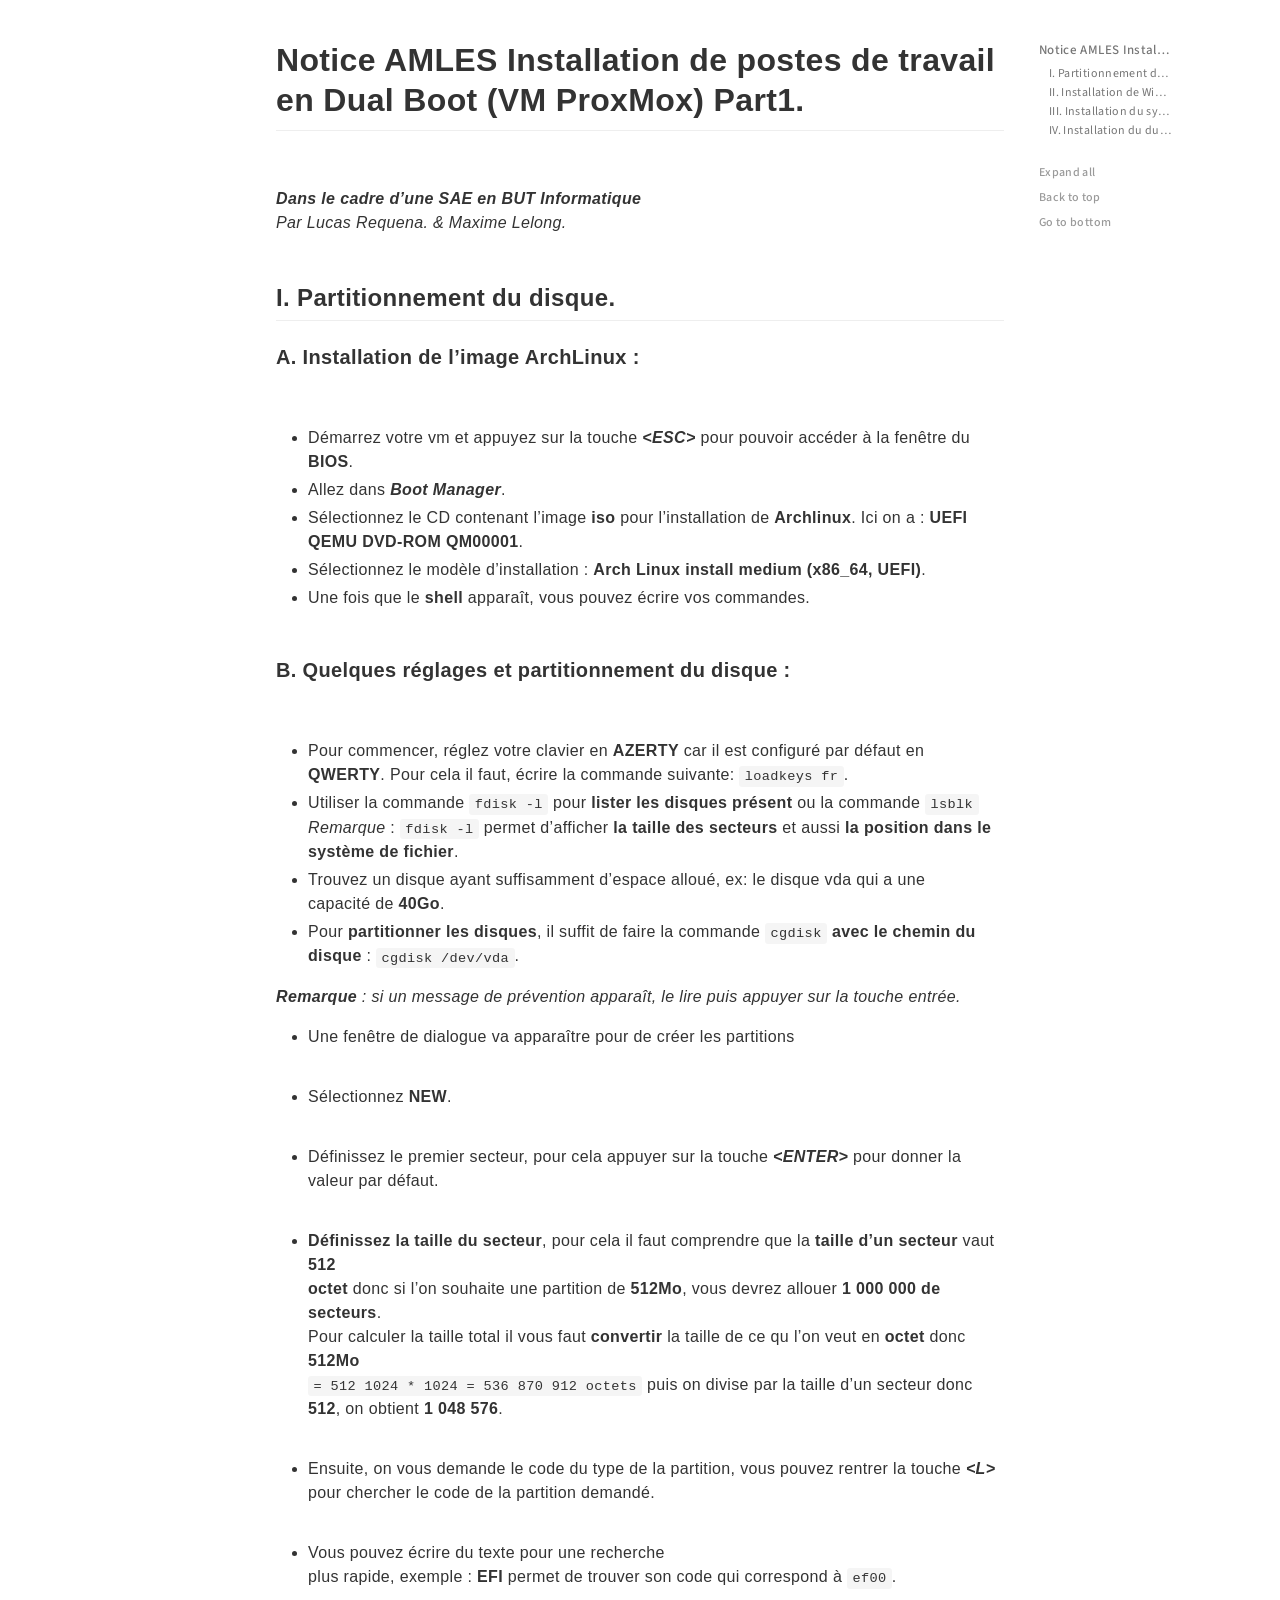
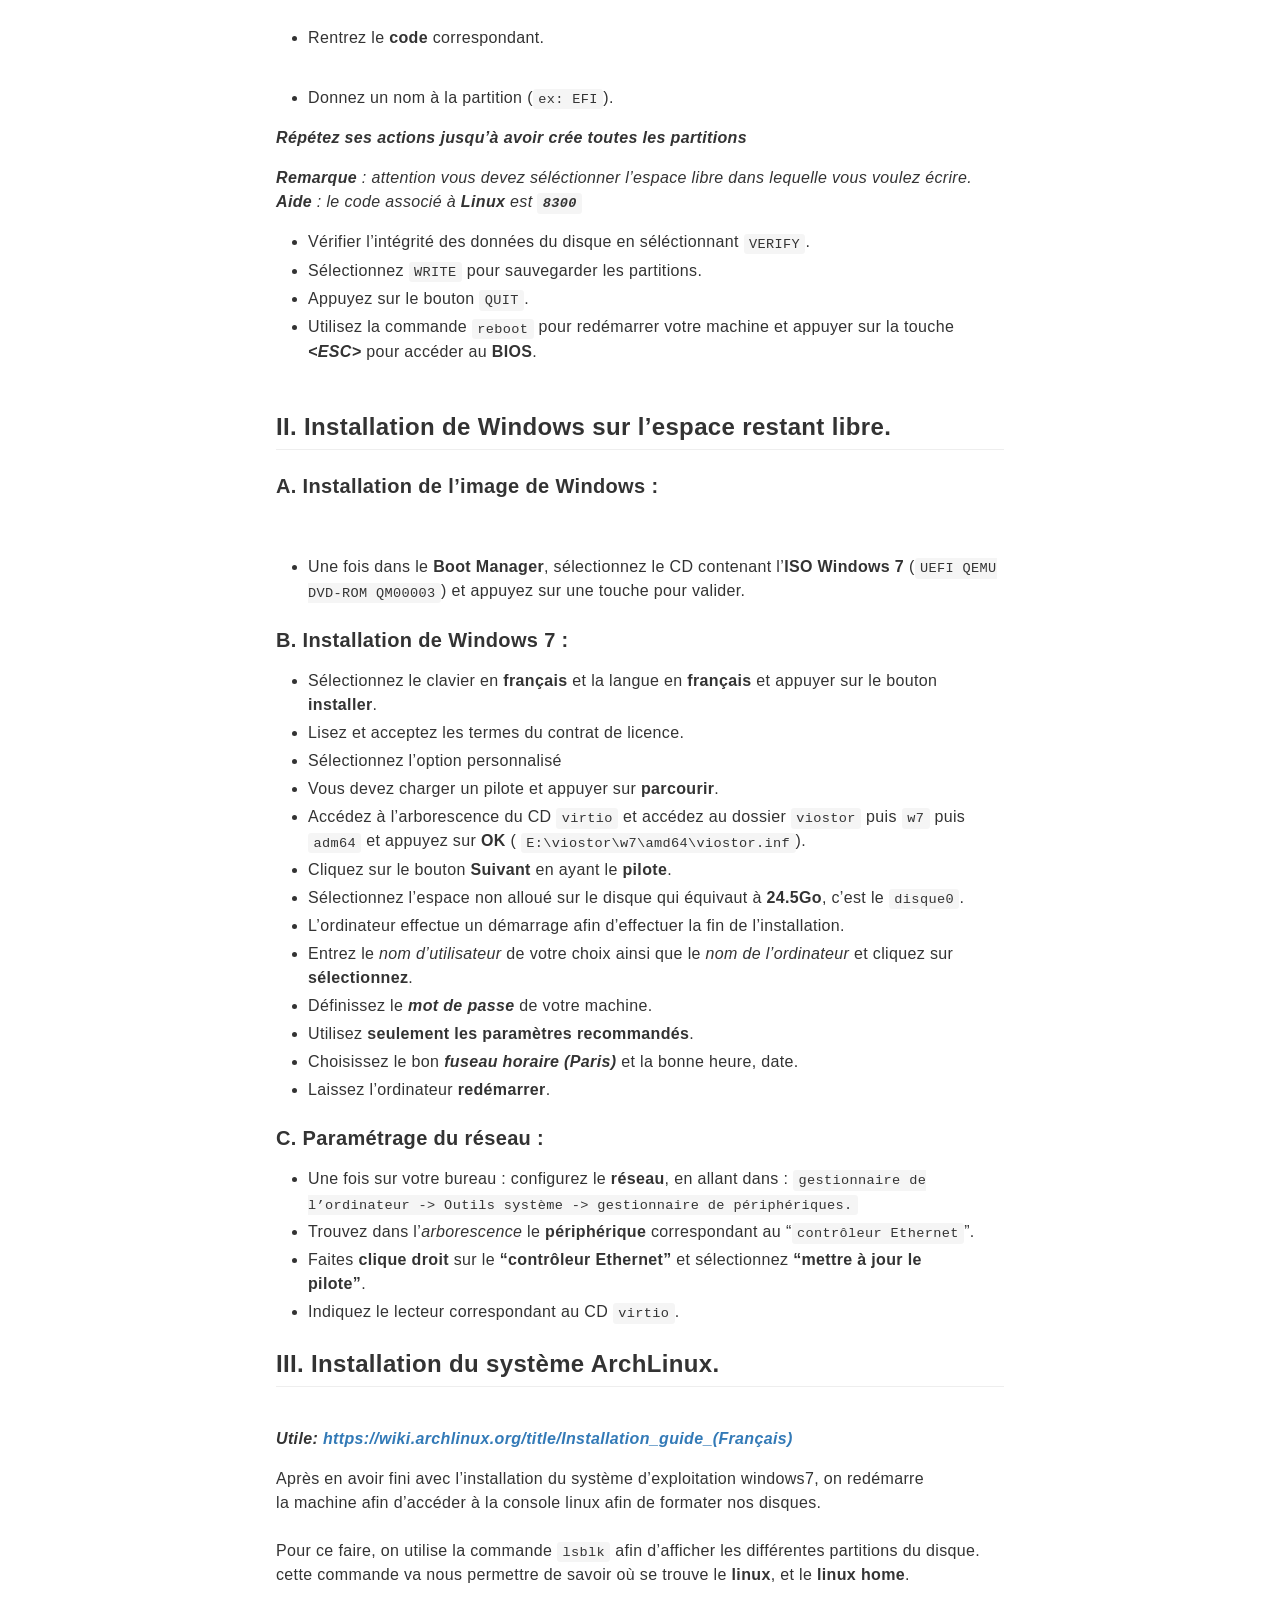
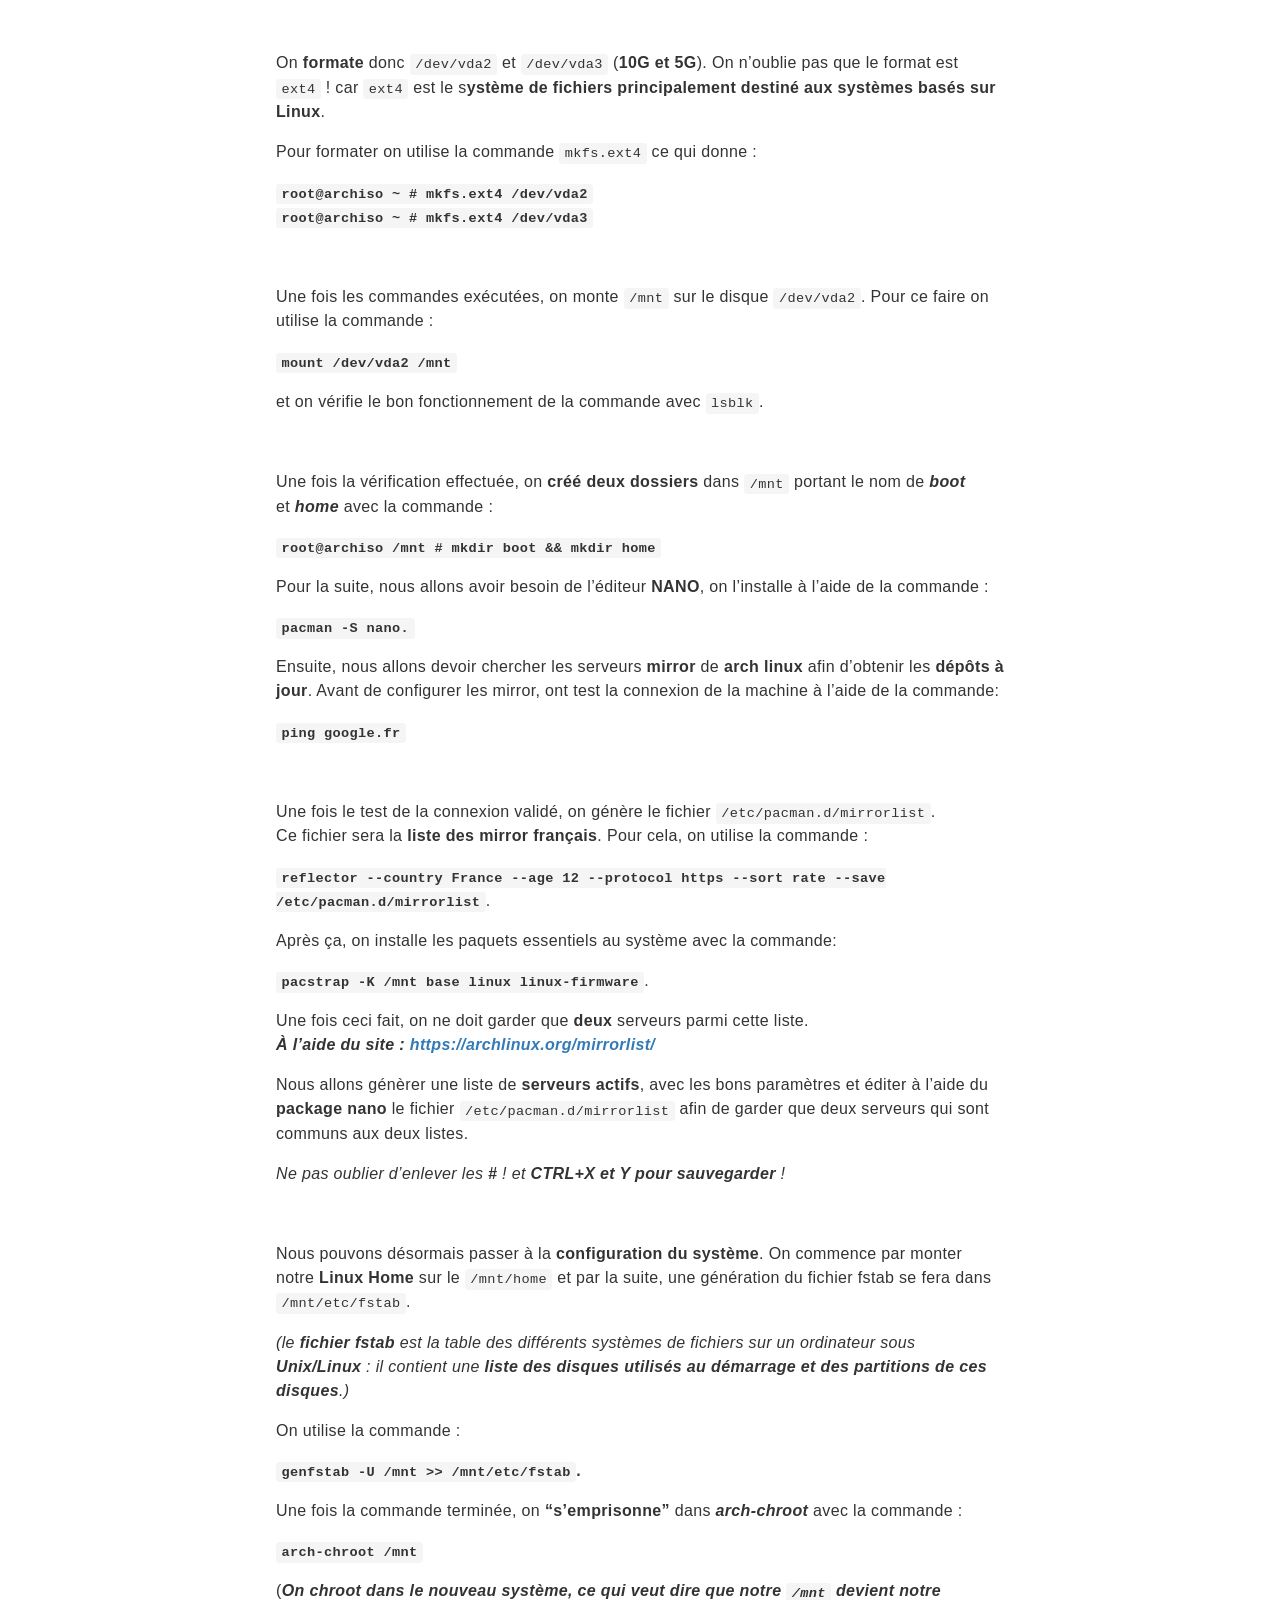
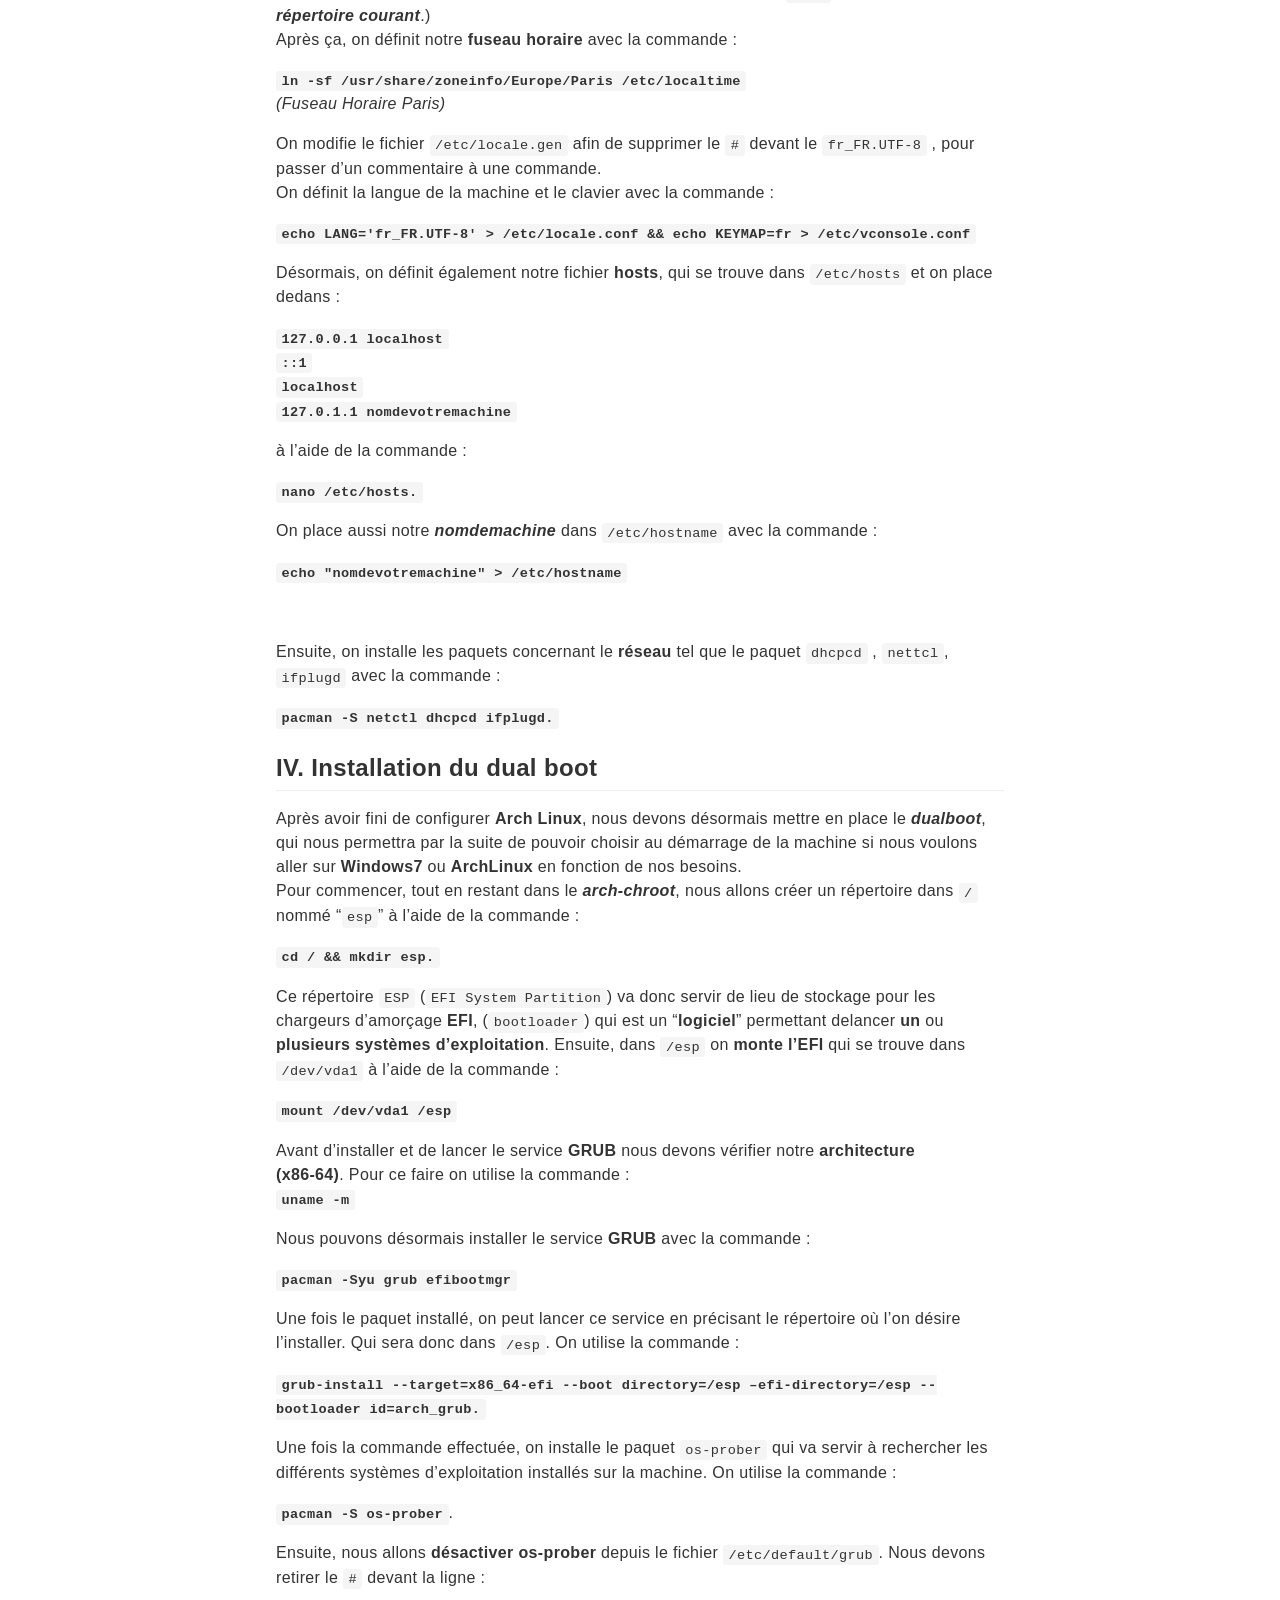
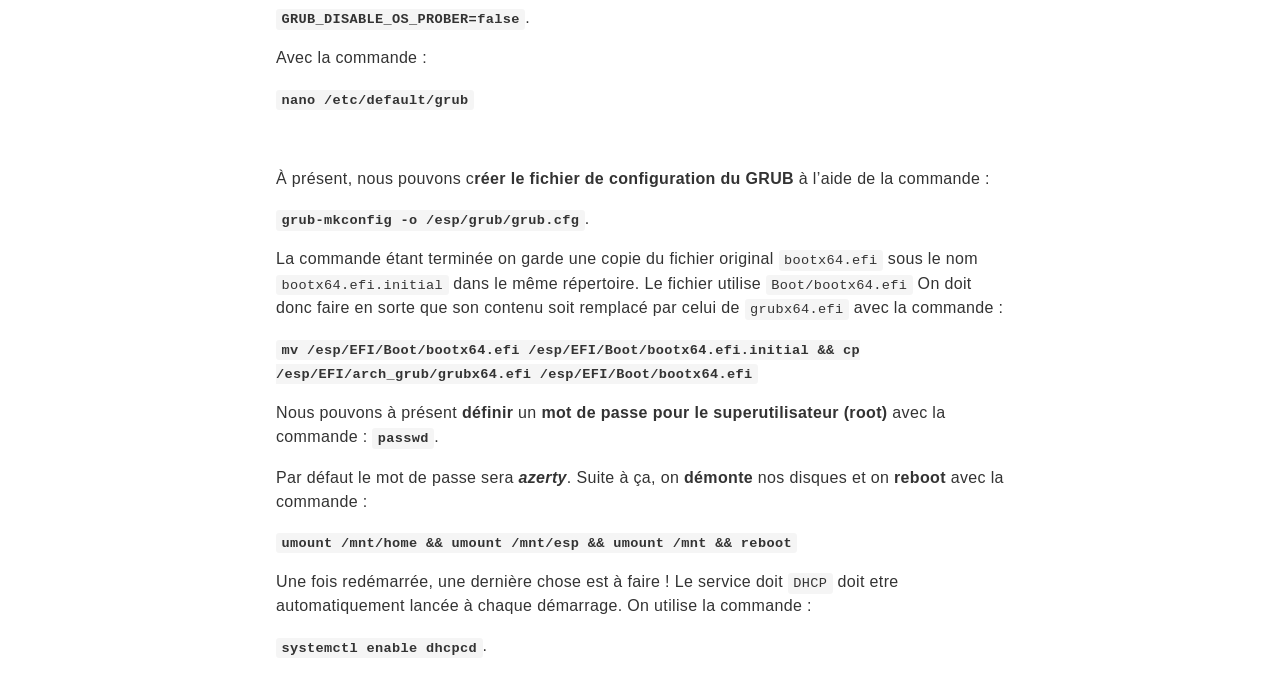
==== blog/notice_dualboot_part1.html @ e490b93b "Add files via upload ajout artcile dualboot part1" ====
<!DOCTYPE html>

<html lang="en">

<head>
    <meta charset="utf-8">
    <meta http-equiv="X-UA-Compatible" content="IE=edge">
    <meta name="viewport" content="width=device-width, initial-scale=1.0, user-scalable=no">
    <meta name="apple-mobile-web-app-capable" content="yes">
    <meta name="apple-mobile-web-app-status-bar-style" content="black">
    <meta name="mobile-web-app-capable" content="yes">
    <title>
        Notice AMLES Installation de postes de travail en dual boot. - HackMD
    </title>
    <link rel="icon" type="image/png" href="https://hackmd.io/favicon.png">
    <link rel="apple-touch-icon" href="https://hackmd.io/apple-touch-icon.png">

    <link rel="stylesheet" href="https://cdnjs.cloudflare.com/ajax/libs/twitter-bootstrap/3.3.7/css/bootstrap.min.css" integrity="sha256-916EbMg70RQy9LHiGkXzG8hSg9EdNy97GazNG/aiY1w=" crossorigin="anonymous" />
    <link rel="stylesheet" href="https://cdnjs.cloudflare.com/ajax/libs/font-awesome/4.7.0/css/font-awesome.min.css" integrity="sha256-eZrrJcwDc/3uDhsdt61sL2oOBY362qM3lon1gyExkL0=" crossorigin="anonymous" />
    <link rel="stylesheet" href="https://cdnjs.cloudflare.com/ajax/libs/ionicons/2.0.1/css/ionicons.min.css" integrity="sha256-3iu9jgsy9TpTwXKb7bNQzqWekRX7pPK+2OLj3R922fo=" crossorigin="anonymous" />
    <link rel="stylesheet" href="https://cdnjs.cloudflare.com/ajax/libs/octicons/3.5.0/octicons.min.css" integrity="sha256-QiWfLIsCT02Sdwkogf6YMiQlj4NE84MKkzEMkZnMGdg=" crossorigin="anonymous" />
    <link rel="stylesheet" href="https://cdnjs.cloudflare.com/ajax/libs/prism/1.5.1/themes/prism.min.css" integrity="sha256-vtR0hSWRc3Tb26iuN2oZHt3KRUomwTufNIf5/4oeCyg=" crossorigin="anonymous" />
    <link rel="stylesheet" href="https://cdn.jsdelivr.net/npm/@hackmd/emojify.js@2.1.0/dist/css/basic/emojify.min.css" integrity="sha256-UOrvMOsSDSrW6szVLe8ZDZezBxh5IoIfgTwdNDgTjiU=" crossorigin="anonymous" />
    <style>
        @import url(https://fonts.googleapis.com/css?family=Roboto:300,300i,400,400i,500,500i|Source+Code+Pro:300,400,500|Source+Sans+Pro:300,300i,400,400i,600,600i|Source+Serif+Pro&subset=latin-ext);.hljs{background:#fff;color:#333;display:block;overflow-x:auto;padding:.5em}.hljs-comment,.hljs-meta{color:#969896}.hljs-emphasis,.hljs-quote,.hljs-string,.hljs-strong,.hljs-template-variable,.hljs-variable{color:#df5000}.hljs-keyword,.hljs-selector-tag,.hljs-type{color:#a71d5d}.hljs-attribute,.hljs-bullet,.hljs-literal,.hljs-number,.hljs-symbol{color:#0086b3}.hljs-built_in,.hljs-builtin-name{color:#005cc5}.hljs-name,.hljs-section{color:#63a35c}.hljs-tag{color:#333}.hljs-attr,.hljs-selector-attr,.hljs-selector-class,.hljs-selector-id,.hljs-selector-pseudo,.hljs-title{color:#795da3}.hljs-addition{background-color:#eaffea;color:#55a532}.hljs-deletion{background-color:#ffecec;color:#bd2c00}.hljs-link{text-decoration:underline}.markdown-body{word-wrap:break-word;font-size:16px;line-height:1.5}.markdown-body:after,.markdown-body:before{content:"";display:table}.markdown-body:after{clear:both}.markdown-body>:first-child{margin-top:0!important}.markdown-body>:last-child{margin-bottom:0!important}.markdown-body a:not([href]){color:inherit;text-decoration:none}.markdown-body .absent{color:#c00}.markdown-body .anchor{float:left;line-height:1;margin-left:-20px;padding-right:4px}.markdown-body .anchor:focus{outline:none}.markdown-body blockquote,.markdown-body dl,.markdown-body ol,.markdown-body p,.markdown-body pre,.markdown-body table,.markdown-body ul{margin-bottom:16px;margin-top:0}.markdown-body hr{background-color:#e7e7e7;border:0;height:.25em;margin:24px 0;padding:0}.markdown-body blockquote{border-left:.25em solid #ddd;color:#777;font-size:16px;padding:0 1em}.markdown-body blockquote>:first-child{margin-top:0}.markdown-body blockquote>:last-child{margin-bottom:0}.markdown-body kbd,.popover kbd{background-color:#fcfcfc;border:1px solid;border-color:#ccc #ccc #bbb;border-radius:3px;box-shadow:inset 0 -1px 0 #bbb;color:#555;display:inline-block;font-size:11px;line-height:10px;padding:3px 5px;vertical-align:middle}.markdown-body .loweralpha{list-style-type:lower-alpha}.markdown-body h1,.markdown-body h2,.markdown-body h3,.markdown-body h4,.markdown-body h5,.markdown-body h6{font-weight:600;line-height:1.25;margin-bottom:16px;margin-top:24px}.markdown-body h1 .octicon-link,.markdown-body h2 .octicon-link,.markdown-body h3 .octicon-link,.markdown-body h4 .octicon-link,.markdown-body h5 .octicon-link,.markdown-body h6 .octicon-link{color:#000;vertical-align:middle;visibility:hidden}.markdown-body h1:hover .anchor,.markdown-body h2:hover .anchor,.markdown-body h3:hover .anchor,.markdown-body h4:hover .anchor,.markdown-body h5:hover .anchor,.markdown-body h6:hover .anchor{text-decoration:none}.markdown-body h1:hover .anchor .octicon-link,.markdown-body h2:hover .anchor .octicon-link,.markdown-body h3:hover .anchor .octicon-link,.markdown-body h4:hover .anchor .octicon-link,.markdown-body h5:hover .anchor .octicon-link,.markdown-body h6:hover .anchor .octicon-link{visibility:visible}.markdown-body h1 code,.markdown-body h1 tt,.markdown-body h2 code,.markdown-body h2 tt,.markdown-body h3 code,.markdown-body h3 tt,.markdown-body h4 code,.markdown-body h4 tt,.markdown-body h5 code,.markdown-body h5 tt,.markdown-body h6 code,.markdown-body h6 tt{font-size:inherit}.markdown-body h1{font-size:2em}.markdown-body h1,.markdown-body h2{border-bottom:1px solid #eee;padding-bottom:.3em}.markdown-body h2{font-size:1.5em}.markdown-body h3{font-size:1.25em}.markdown-body h4{font-size:1em}.markdown-body h5{font-size:.875em}.markdown-body h6{color:#777;font-size:.85em}.markdown-body ol,.markdown-body ul{padding-left:2em}.markdown-body ol.no-list,.markdown-body ul.no-list{list-style-type:none;padding:0}.markdown-body ol ol,.markdown-body ol ul,.markdown-body ul ol,.markdown-body ul ul{margin-bottom:0;margin-top:0}.markdown-body li>p{margin-top:16px}.markdown-body li+li{padding-top:.25em}.markdown-body dl{padding:0}.markdown-body dl dt{font-size:1em;font-style:italic;font-weight:700;margin-top:16px;padding:0}.markdown-body dl dd{margin-bottom:16px;padding:0 16px}.markdown-body table{display:block;overflow:auto;width:100%;word-break:normal;word-break:keep-all}.markdown-body table th{font-weight:700}.markdown-body table td,.markdown-body table th{border:1px solid #ddd;padding:6px 13px}.markdown-body table tr{background-color:#fff;border-top:1px solid #ccc}.markdown-body table tr:nth-child(2n){background-color:#f8f8f8}.markdown-body img{background-color:#fff;box-sizing:initial;max-width:100%}.markdown-body img[align=right]{padding-left:20px}.markdown-body img[align=left]{padding-right:20px}.markdown-body .emoji{background-color:initial;max-width:none;vertical-align:text-top}.markdown-body span.frame{display:block;overflow:hidden}.markdown-body span.frame>span{border:1px solid #ddd;display:block;float:left;margin:13px 0 0;overflow:hidden;padding:7px;width:auto}.markdown-body span.frame span img{display:block;float:left}.markdown-body span.frame span span{clear:both;color:#333;display:block;padding:5px 0 0}.markdown-body span.align-center{clear:both;display:block;overflow:hidden}.markdown-body span.align-center>span{display:block;margin:13px auto 0;overflow:hidden;text-align:center}.markdown-body span.align-center span img{margin:0 auto;text-align:center}.markdown-body span.align-right{clear:both;display:block;overflow:hidden}.markdown-body span.align-right>span{display:block;margin:13px 0 0;overflow:hidden;text-align:right}.markdown-body span.align-right span img{margin:0;text-align:right}.markdown-body span.float-left{display:block;float:left;margin-right:13px;overflow:hidden}.markdown-body span.float-left span{margin:13px 0 0}.markdown-body span.float-right{display:block;float:right;margin-left:13px;overflow:hidden}.markdown-body span.float-right>span{display:block;margin:13px auto 0;overflow:hidden;text-align:right}.markdown-body code,.markdown-body tt{background-color:#0000000a;border-radius:3px;font-size:85%;margin:0;padding:.2em 0}.markdown-body code:after,.markdown-body code:before,.markdown-body tt:after,.markdown-body tt:before{content:"\00a0";letter-spacing:-.2em}.markdown-body code br,.markdown-body tt br{display:none}.markdown-body del code{text-decoration:inherit}.markdown-body pre{word-wrap:normal}.markdown-body pre>code{background:#0000;border:0;font-size:100%;margin:0;padding:0;white-space:pre;word-break:normal}.markdown-body .highlight{margin-bottom:16px}.markdown-body .highlight pre{margin-bottom:0;word-break:normal}.markdown-body .highlight pre,.markdown-body pre{border-radius:3px;font-size:85%;line-height:1.45;overflow:auto}.markdown-body:not(.next-editor) pre{background-color:#f7f7f7;padding:16px}.markdown-body pre code,.markdown-body pre tt{word-wrap:normal;background-color:initial;border:0;display:inline;line-height:inherit;margin:0;max-width:auto;overflow:visible;padding:0}.markdown-body pre code:after,.markdown-body pre code:before,.markdown-body pre tt:after,.markdown-body pre tt:before{content:normal}.markdown-body .csv-data td,.markdown-body .csv-data th{font-size:12px;line-height:1;overflow:hidden;padding:5px;text-align:left;white-space:nowrap}.markdown-body .csv-data .blob-line-num{background:#fff;border:0;padding:10px 8px 9px;text-align:right}.markdown-body .csv-data tr{border-top:0}.markdown-body .csv-data th{background:#f8f8f8;border-top:0;font-weight:700}.news .alert .markdown-body blockquote{border:0;padding:0 0 0 40px}.activity-tab .news .alert .commits,.activity-tab .news .markdown-body blockquote{padding-left:0}.task-list-item{list-style-type:none}.task-list-item label{font-weight:400}.task-list-item.enabled label{cursor:pointer}.task-list-item+.task-list-item{margin-top:3px}.task-list-item-checkbox{cursor:default!important;float:left;margin:.31em 0 .2em -1.3em!important;vertical-align:middle}.markdown-body{max-width:758px;overflow:visible!important;padding-bottom:40px;padding-top:40px;position:relative}.markdown-body.next-editor{overflow-x:hidden!important}.markdown-body .emoji{vertical-align:top}.markdown-body pre{border:inherit!important}.markdown-body code{color:inherit!important}.markdown-body pre code .wrapper{display:-moz-inline-flex;display:-ms-inline-flex;display:-o-inline-flex;display:inline-flex}.markdown-body pre code .gutter{float:left;overflow:hidden;-webkit-user-select:none;user-select:none}.markdown-body pre code .gutter.linenumber{border-right:3px solid #6ce26c!important;box-sizing:initial;color:#afafaf!important;cursor:default;display:inline-block;min-width:20px;padding:0 8px 0 0;position:relative;text-align:right;z-index:4}.markdown-body pre code .gutter.linenumber>span:before{content:attr(data-linenumber)}.markdown-body pre code .code{float:left;margin:0 0 0 16px}.markdown-body .gist .line-numbers{border-bottom:none;border-left:none;border-top:none}.markdown-body .gist .line-data{border:none}.markdown-body .gist table{border-collapse:inherit!important;border-spacing:0}.markdown-body code[data-gist-id]{background:none;padding:0}.markdown-body code[data-gist-id]:after,.markdown-body code[data-gist-id]:before{content:""}.markdown-body code[data-gist-id] .blob-num{border:unset}.markdown-body code[data-gist-id] table{margin-bottom:unset;overflow:unset}.markdown-body code[data-gist-id] table tr{background:unset}.markdown-body[dir=rtl] pre{direction:ltr}.markdown-body[dir=rtl] code{direction:ltr;unicode-bidi:embed}.markdown-body .alert>p:last-child{margin-bottom:0}.markdown-body pre.abc,.markdown-body pre.flow-chart,.markdown-body pre.graphviz,.markdown-body pre.mermaid,.markdown-body pre.sequence-diagram,.markdown-body pre.vega{background-color:inherit;border-radius:0;overflow:visible;text-align:center;white-space:inherit}.markdown-body pre.abc>code,.markdown-body pre.flow-chart>code,.markdown-body pre.graphviz>code,.markdown-body pre.mermaid>code,.markdown-body pre.sequence-diagram>code,.markdown-body pre.vega>code{text-align:left}.markdown-body pre.abc>svg,.markdown-body pre.flow-chart>svg,.markdown-body pre.graphviz>svg,.markdown-body pre.mermaid>svg,.markdown-body pre.sequence-diagram>svg,.markdown-body pre.vega>svg{height:100%;max-width:100%}.markdown-body pre>code.wrap{word-wrap:break-word;white-space:pre-wrap;white-space:-moz-pre-wrap;white-space:-pre-wrap;white-space:-o-pre-wrap}.markdown-body .alert>p:last-child,.markdown-body .alert>ul:last-child{margin-bottom:0}.markdown-body summary{display:list-item}.markdown-body summary:focus{outline:none}.markdown-body details summary{cursor:pointer}.markdown-body details:not([open])>:not(summary){display:none}.markdown-body figure{margin:1em 40px}.markdown-body .mark,.markdown-body mark{background-color:#fff1a7}.vimeo,.youtube{background-color:#000;background-position:50%;background-repeat:no-repeat;background-size:contain;cursor:pointer;display:table;overflow:hidden;text-align:center}.vimeo,.youtube{position:relative;width:100%}.youtube{padding-bottom:56.25%}.vimeo img{object-fit:contain;width:100%;z-index:0}.youtube img{object-fit:cover;z-index:0}.vimeo iframe,.youtube iframe,.youtube img{height:100%;left:0;position:absolute;top:0;width:100%}.vimeo iframe,.youtube iframe{vertical-align:middle;z-index:1}.vimeo .icon,.youtube .icon{color:#fff;height:auto;left:50%;opacity:.3;position:absolute;top:50%;transform:translate(-50%,-50%);transition:opacity .2s;width:auto;z-index:0}.vimeo:hover .icon,.youtube:hover .icon{opacity:.6;transition:opacity .2s}.slideshare .inner,.speakerdeck .inner{position:relative;width:100%}.slideshare .inner iframe,.speakerdeck .inner iframe{bottom:0;height:100%;left:0;position:absolute;right:0;top:0;width:100%}.figma{display:table;padding-bottom:56.25%;position:relative;width:100%}.figma iframe{border:1px solid #eee;bottom:0;height:100%;left:0;position:absolute;right:0;top:0;width:100%}.markmap-container{height:300px}.markmap-container>svg{height:100%;width:100%}.MJX_Assistive_MathML{display:none}#MathJax_Message{z-index:1000!important}.ui-infobar{color:#777;margin:25px auto -25px;max-width:760px;position:relative;z-index:2}.toc .invisable-node{list-style-type:none}.ui-toc{bottom:20px;position:fixed;z-index:998}.ui-toc.both-mode{margin-left:8px}.ui-toc.both-mode .ui-toc-label{border-bottom-left-radius:0;border-top-left-radius:0;height:40px;padding:10px 4px}.ui-toc-label{background-color:#e6e6e6;border:none;color:#868686;transition:opacity .2s}.ui-toc .open .ui-toc-label{color:#fff;opacity:1;transition:opacity .2s}.ui-toc-label:focus{background-color:#ccc;color:#000;opacity:.3}.ui-toc-label:hover{background-color:#ccc;opacity:1;transition:opacity .2s}.ui-toc-dropdown{margin-bottom:20px;margin-top:20px;max-height:70vh;max-width:45vw;overflow:auto;padding-left:10px;padding-right:10px;text-align:inherit;width:25vw}.ui-toc-dropdown>.toc{max-height:calc(70vh - 100px);overflow:auto}.ui-toc-dropdown[dir=rtl] .nav{letter-spacing:.0029em;padding-right:0}.ui-toc-dropdown a{overflow:hidden;text-overflow:ellipsis;white-space:pre}.ui-toc-dropdown .nav>li>a{color:#767676;display:block;font-size:13px;font-weight:500;padding:4px 20px}.ui-toc-dropdown .nav>li:first-child:last-child>ul,.ui-toc-dropdown .toc.expand ul{display:block}.ui-toc-dropdown .nav>li>a:focus,.ui-toc-dropdown .nav>li>a:hover{background-color:initial;border-left:1px solid #000;color:#000;padding-left:19px;text-decoration:none}.ui-toc-dropdown[dir=rtl] .nav>li>a:focus,.ui-toc-dropdown[dir=rtl] .nav>li>a:hover{border-left:none;border-right:1px solid #000;padding-right:19px}.ui-toc-dropdown .nav>.active:focus>a,.ui-toc-dropdown .nav>.active:hover>a,.ui-toc-dropdown .nav>.active>a{background-color:initial;border-left:2px solid #000;color:#000;font-weight:700;padding-left:18px}.ui-toc-dropdown[dir=rtl] .nav>.active:focus>a,.ui-toc-dropdown[dir=rtl] .nav>.active:hover>a,.ui-toc-dropdown[dir=rtl] .nav>.active>a{border-left:none;border-right:2px solid #000;padding-right:18px}.ui-toc-dropdown .nav .nav{display:none;padding-bottom:10px}.ui-toc-dropdown .nav>.active>ul{display:block}.ui-toc-dropdown .nav .nav>li>a{font-size:12px;font-weight:400;padding-bottom:1px;padding-left:30px;padding-top:1px}.ui-toc-dropdown[dir=rtl] .nav .nav>li>a{padding-right:30px}.ui-toc-dropdown .nav .nav>li>ul>li>a{font-size:12px;font-weight:400;padding-bottom:1px;padding-left:40px;padding-top:1px}.ui-toc-dropdown[dir=rtl] .nav .nav>li>ul>li>a{padding-right:40px}.ui-toc-dropdown .nav .nav>li>a:focus,.ui-toc-dropdown .nav .nav>li>a:hover{padding-left:29px}.ui-toc-dropdown[dir=rtl] .nav .nav>li>a:focus,.ui-toc-dropdown[dir=rtl] .nav .nav>li>a:hover{padding-right:29px}.ui-toc-dropdown .nav .nav>li>ul>li>a:focus,.ui-toc-dropdown .nav .nav>li>ul>li>a:hover{padding-left:39px}.ui-toc-dropdown[dir=rtl] .nav .nav>li>ul>li>a:focus,.ui-toc-dropdown[dir=rtl] .nav .nav>li>ul>li>a:hover{padding-right:39px}.ui-toc-dropdown .nav .nav>.active:focus>a,.ui-toc-dropdown .nav .nav>.active:hover>a,.ui-toc-dropdown .nav .nav>.active>a{font-weight:500;padding-left:28px}.ui-toc-dropdown[dir=rtl] .nav .nav>.active:focus>a,.ui-toc-dropdown[dir=rtl] .nav .nav>.active:hover>a,.ui-toc-dropdown[dir=rtl] .nav .nav>.active>a{padding-right:28px}.ui-toc-dropdown .nav .nav>.active>.nav>.active:focus>a,.ui-toc-dropdown .nav .nav>.active>.nav>.active:hover>a,.ui-toc-dropdown .nav .nav>.active>.nav>.active>a{font-weight:500;padding-left:38px}.ui-toc-dropdown[dir=rtl] .nav .nav>.active>.nav>.active:focus>a,.ui-toc-dropdown[dir=rtl] .nav .nav>.active>.nav>.active:hover>a,.ui-toc-dropdown[dir=rtl] .nav .nav>.active>.nav>.active>a{padding-right:38px}.markdown-body{font-family:-apple-system,BlinkMacSystemFont,Segoe UI,Helvetica Neue,Helvetica,Roboto,Arial,sans-serif,Apple Color Emoji,Segoe UI Emoji,Segoe UI Symbol}html[lang^=ja] .markdown-body{font-family:-apple-system,BlinkMacSystemFont,Segoe UI,Helvetica Neue,Helvetica,Roboto,Arial,Hiragino Kaku Gothic Pro,ヒラギノ角ゴ Pro W3,Osaka,Meiryo,メイリオ,MS Gothic,ＭＳ ゴシック,sans-serif,Apple Color Emoji,Segoe UI Emoji,Segoe UI Symbol}html[lang=zh-tw] .markdown-body{font-family:-apple-system,BlinkMacSystemFont,Segoe UI,Helvetica Neue,Helvetica,Roboto,Arial,PingFang TC,Microsoft JhengHei,微軟正黑,sans-serif,Apple Color Emoji,Segoe UI Emoji,Segoe UI Symbol}html[lang=zh-cn] .markdown-body{font-family:-apple-system,BlinkMacSystemFont,Segoe UI,Helvetica Neue,Helvetica,Roboto,Arial,PingFang SC,Microsoft YaHei,微软雅黑,sans-serif,Apple Color Emoji,Segoe UI Emoji,Segoe UI Symbol}html .markdown-body[lang^=ja]{font-family:-apple-system,BlinkMacSystemFont,Segoe UI,Helvetica Neue,Helvetica,Roboto,Arial,Hiragino Kaku Gothic Pro,ヒラギノ角ゴ Pro W3,Osaka,Meiryo,メイリオ,MS Gothic,ＭＳ ゴシック,sans-serif,Apple Color Emoji,Segoe UI Emoji,Segoe UI Symbol}html .markdown-body[lang=zh-tw]{font-family:-apple-system,BlinkMacSystemFont,Segoe UI,Helvetica Neue,Helvetica,Roboto,Arial,PingFang TC,Microsoft JhengHei,微軟正黑,sans-serif,Apple Color Emoji,Segoe UI Emoji,Segoe UI Symbol}html .markdown-body[lang=zh-cn]{font-family:-apple-system,BlinkMacSystemFont,Segoe UI,Helvetica Neue,Helvetica,Roboto,Arial,PingFang SC,Microsoft YaHei,微软雅黑,sans-serif,Apple Color Emoji,Segoe UI Emoji,Segoe UI Symbol}html[lang^=ja] .ui-toc-dropdown{font-family:Source Sans Pro,Helvetica,Arial,Meiryo UI,MS PGothic,ＭＳ Ｐゴシック,sans-serif}html[lang=zh-tw] .ui-toc-dropdown{font-family:Source Sans Pro,Helvetica,Arial,Microsoft JhengHei UI,微軟正黑UI,sans-serif}html[lang=zh-cn] .ui-toc-dropdown{font-family:Source Sans Pro,Helvetica,Arial,Microsoft YaHei UI,微软雅黑UI,sans-serif}html .ui-toc-dropdown[lang^=ja]{font-family:Source Sans Pro,Helvetica,Arial,Meiryo UI,MS PGothic,ＭＳ Ｐゴシック,sans-serif}html .ui-toc-dropdown[lang=zh-tw]{font-family:Source Sans Pro,Helvetica,Arial,Microsoft JhengHei UI,微軟正黑UI,sans-serif}html .ui-toc-dropdown[lang=zh-cn]{font-family:Source Sans Pro,Helvetica,Arial,Microsoft YaHei UI,微软雅黑UI,sans-serif}.ui-affix-toc{max-height:70vh;max-width:15vw;overflow:auto;position:fixed;top:0}.back-to-top,.expand-toggle,.go-to-bottom{color:#999;display:block;font-size:12px;font-weight:500;margin-left:10px;margin-top:10px;padding:4px 10px}.back-to-top:focus,.back-to-top:hover,.expand-toggle:focus,.expand-toggle:hover,.go-to-bottom:focus,.go-to-bottom:hover{color:#563d7c;text-decoration:none}.back-to-top,.go-to-bottom{margin-top:0}.ui-user-icon{background-position:50%;background-repeat:no-repeat;background-size:cover;border-radius:50%;display:block;height:20px;margin-bottom:2px;margin-right:5px;margin-top:2px;width:20px}.ui-user-icon.small{display:inline-block;height:18px;margin:0 0 .2em;vertical-align:middle;width:18px}.ui-infobar>small>span{line-height:22px}.ui-infobar>small .dropdown{display:inline-block}.ui-infobar>small .dropdown a:focus,.ui-infobar>small .dropdown a:hover{text-decoration:none}.ui-more-info{color:#888;cursor:pointer;vertical-align:middle}.ui-more-info .fa{font-size:16px}.ui-connectedGithub,.ui-published-note{color:#888}.ui-connectedGithub{line-height:23px;white-space:nowrap}.ui-connectedGithub a.file-path{color:#888;padding-left:22px;text-decoration:none}.ui-connectedGithub a.file-path:active,.ui-connectedGithub a.file-path:hover{color:#888;text-decoration:underline}.ui-connectedGithub .fa{font-size:20px}.ui-published-note .fa{font-size:20px;vertical-align:top}.unselectable{-webkit-user-select:none;-o-user-select:none;user-select:none}.selectable{-webkit-user-select:text;-o-user-select:text;user-select:text}.inline-spoiler-section{cursor:pointer}.inline-spoiler-section .spoiler-text{background-color:#333;border-radius:2px}.inline-spoiler-section .spoiler-text>*{opacity:0}.inline-spoiler-section .spoiler-img{filter:blur(10px)}.inline-spoiler-section.raw{background-color:#333;border-radius:2px}.inline-spoiler-section.raw>*{opacity:0}.inline-spoiler-section.unveil{cursor:auto}.inline-spoiler-section.unveil .spoiler-text{background-color:#3333331a}.inline-spoiler-section.unveil .spoiler-text>*{opacity:1}.inline-spoiler-section.unveil .spoiler-img{filter:none}@media print{blockquote,div,img,pre,table{page-break-inside:avoid!important}a[href]:after{font-size:12px!important}}.markdown-body.slides{color:#222;position:relative;z-index:1}.markdown-body.slides:before{background-color:currentColor;bottom:0;box-shadow:0 0 0 50vw;content:"";display:block;left:0;position:absolute;right:0;top:0;z-index:-1}.markdown-body.slides section[data-markdown]{background-color:#fff;margin-bottom:1.5em;position:relative;text-align:center}.markdown-body.slides section[data-markdown] code{text-align:left}.markdown-body.slides section[data-markdown]:before{content:"";display:block;padding-bottom:56.23%}.markdown-body.slides section[data-markdown]>div:first-child{left:1em;max-height:100%;overflow:hidden;position:absolute;right:1em;top:50%;transform:translateY(-50%)}.markdown-body.slides section[data-markdown]>ul{display:inline-block}.markdown-body.slides>section>section+section:after{border:3px solid #777;content:"";height:1.5em;position:absolute;right:1em;top:-1.5em}.site-ui-font{font-family:Source Sans Pro,Helvetica,Arial,sans-serif}html[lang^=ja] .site-ui-font{font-family:Source Sans Pro,Helvetica,Arial,Hiragino Kaku Gothic Pro,ヒラギノ角ゴ Pro W3,Osaka,Meiryo,メイリオ,MS Gothic,ＭＳ ゴシック,sans-serif}html[lang=zh-tw] .site-ui-font{font-family:Source Sans Pro,Helvetica,Arial,PingFang TC,Microsoft JhengHei,微軟正黑,sans-serif}html[lang=zh-cn] .site-ui-font{font-family:Source Sans Pro,Helvetica,Arial,PingFang SC,Microsoft YaHei,微软雅黑,sans-serif}body{font-smoothing:subpixel-antialiased!important;-webkit-font-smoothing:subpixel-antialiased!important;-moz-osx-font-smoothing:auto!important;-webkit-overflow-scrolling:touch;font-family:Source Sans Pro,Helvetica,Arial,sans-serif;letter-spacing:.025em}html[lang^=ja] body{font-family:Source Sans Pro,Helvetica,Arial,Hiragino Kaku Gothic Pro,ヒラギノ角ゴ Pro W3,Osaka,Meiryo,メイリオ,MS Gothic,ＭＳ ゴシック,sans-serif}html[lang=zh-tw] body{font-family:Source Sans Pro,Helvetica,Arial,PingFang TC,Microsoft JhengHei,微軟正黑,sans-serif}html[lang=zh-cn] body{font-family:Source Sans Pro,Helvetica,Arial,PingFang SC,Microsoft YaHei,微软雅黑,sans-serif}abbr[title]{border-bottom:none;text-decoration:underline;-webkit-text-decoration:underline dotted;text-decoration:underline dotted}abbr[data-original-title],abbr[title]{cursor:help}body.modal-open{overflow-y:auto;padding-right:0!important}svg{text-shadow:none}
    </style>
    <!-- HTML5 shim and Respond.js for IE8 support of HTML5 elements and media queries -->
    <!-- WARNING: Respond.js doesn't work if you view the page via file:// -->
    <!--[if lt IE 9]>
    	<script src="https://cdnjs.cloudflare.com/ajax/libs/html5shiv/3.7.3/html5shiv.min.js" integrity="sha256-3Jy/GbSLrg0o9y5Z5n1uw0qxZECH7C6OQpVBgNFYa0g=" crossorigin="anonymous"></script>
    	<script src="https://cdnjs.cloudflare.com/ajax/libs/respond.js/1.4.2/respond.min.js" integrity="sha256-g6iAfvZp+nDQ2TdTR/VVKJf3bGro4ub5fvWSWVRi2NE=" crossorigin="anonymous"></script>
		<script src="https://cdnjs.cloudflare.com/ajax/libs/es5-shim/4.5.9/es5-shim.min.js" integrity="sha256-8E4Is26QH0bD52WoQpcB+R/tcWQtpzlCojrybUd7Mxo=" crossorigin="anonymous"></script>
    <![endif]-->
</head>

<body>
    <div id="doc" class="markdown-body container-fluid comment-enabled comment-inner" data-hard-breaks="true"><h1 id="Notice-AMLES-Installation-de-postes-de-travail-en-Dual-Boot-VM-ProxMox-Part1" data-id="Notice-AMLES-Installation-de-postes-de-travail-en-Dual-Boot-VM-ProxMox-Part1"><a class="anchor hidden-xs" href="#Notice-AMLES-Installation-de-postes-de-travail-en-Dual-Boot-VM-ProxMox-Part1" title="Notice-AMLES-Installation-de-postes-de-travail-en-Dual-Boot-VM-ProxMox-Part1"><span class="octicon octicon-link"></span></a><span>Notice AMLES Installation de postes de travail en Dual Boot (VM ProxMox) Part1.</span></h1><p><img src="https://hackmd.io/_uploads/r1RahpUxp.jpg" alt="" loading="lazy"></p><p><em><strong><span>Dans le cadre d’une SAE en BUT Informatique</span></strong></em><br>
<em><span>Par Lucas Requena. &amp; Maxime Lelong.</span></em><br>
<br></p><h2 id="I-Partitionnement-du-disque" data-id="I-Partitionnement-du-disque"><a class="anchor hidden-xs" href="#I-Partitionnement-du-disque" title="I-Partitionnement-du-disque"><span class="octicon octicon-link"></span></a><span>I. Partitionnement du disque.</span></h2><h3 id="A-Installation-de-l’image-ArchLinux-" data-id="A-Installation-de-l’image-ArchLinux-"><a class="anchor hidden-xs" href="#A-Installation-de-l’image-ArchLinux-" title="A-Installation-de-l’image-ArchLinux-"><span class="octicon octicon-link"></span></a><span>A. Installation de l’image ArchLinux :</span></h3><p><img src="https://hackmd.io/_uploads/r1LUQCIgT.png" alt="" loading="lazy"></p><ul>
<li><span>Démarrez votre vm et appuyez sur la touche </span><em><strong>&lt;ESC&gt;</strong></em><span> pour pouvoir accéder à la fenêtre du </span><strong><span>BIOS</span></strong><span>.</span></li>
<li><span>Allez dans </span><em><strong><span>Boot Manager</span></strong></em><span>.</span></li>
<li><span>Sélectionnez le CD contenant l’image </span><strong><span>iso</span></strong><span> pour l’installation de </span><strong><span>Archlinux</span></strong><span>. Ici on a : </span><strong><span>UEFI QEMU DVD-ROM QM00001</span></strong><span>.</span></li>
<li><span>Sélectionnez le modèle d’installation : </span><strong><span>Arch Linux install medium (x86_64, UEFI)</span></strong><span>.</span></li>
<li><span>Une fois que le </span><strong><span>shell</span></strong><span> apparaît, vous pouvez écrire vos commandes.</span><br>
<br></li>
</ul><h3 id="B-Quelques-réglages-et-partitionnement-du-disque-" data-id="B-Quelques-réglages-et-partitionnement-du-disque-"><a class="anchor hidden-xs" href="#B-Quelques-réglages-et-partitionnement-du-disque-" title="B-Quelques-réglages-et-partitionnement-du-disque-"><span class="octicon octicon-link"></span></a><span>B. Quelques réglages et partitionnement du disque :</span></h3><p><img src="https://hackmd.io/_uploads/SydymA8l6.jpg" alt="" loading="lazy"></p><ul>
<li><span>Pour commencer, réglez votre clavier en </span><strong><span>AZERTY</span></strong><span> car il est configuré par défaut en</span><br>
<strong><span>QWERTY</span></strong><span>. Pour cela il faut, écrire la commande suivante: </span><code>loadkeys fr</code><span>.</span></li>
<li><span>Utiliser la commande </span><code>fdisk -l</code><span> pour </span><strong><span>lister les disques présent</span></strong><span> ou la commande </span><code>lsblk</code><span> </span><br><span> </span><em><span>Remarque</span></em><span> : </span><code>fdisk -l</code><span> permet d’afficher </span><strong><span>la taille des secteurs</span></strong><span> et aussi </span><strong><span>la position dans le</span><br>
<span>système de fichier</span></strong><span>.</span></li>
<li><span>Trouvez un disque ayant suffisamment d’espace alloué, ex: le disque vda qui a une</span><br>
<span>capacité de </span><strong><span>40Go</span></strong><span>.</span></li>
<li><span>Pour </span><strong><span>partitionner les disques</span></strong><span>, il suffit de faire la commande </span><code>cgdisk</code><span> </span><strong><span>avec le chemin du</span><br>
<span>disque</span></strong><span> : </span><code>cgdisk /dev/vda</code><span>.</span></li>
</ul><p><em><strong><span>Remarque</span></strong><span> : si un message de prévention apparaît, le lire puis appuyer sur la touche entrée.</span></em></p><ul>
<li>
<p><span>Une fenêtre de dialogue va apparaître pour de créer les partitions</span></p>
</li>
<li>
<p><span>Sélectionnez </span><strong><span>NEW</span></strong><span>.</span></p>
</li>
<li>
<p><span>Définissez le premier secteur, pour cela appuyer sur la touche </span><em><strong>&lt;ENTER&gt;</strong></em><span> pour donner la valeur par défaut.</span></p>
</li>
<li>
<p><strong><span>Définissez la taille du secteur</span></strong><span>, pour cela il faut comprendre que la </span><strong><span>taille d’un secteur</span></strong><span> vaut </span><strong><span>512</span><br>
<span>octet</span></strong><span> donc si l’on souhaite une partition de </span><strong><span>512Mo</span></strong><span>, vous devrez allouer </span><strong><span>1 000 000 de secteurs</span></strong><span>.</span><br>
<span>Pour calculer la taille total il vous faut </span><strong><span>convertir</span></strong><span> la taille de ce qu l’on veut en </span><strong><span>octet</span></strong><span> donc </span><strong><span>512Mo</span></strong><br>
<code>= 512 1024 * 1024 = 536 870 912 octets</code><span> puis on divise par la taille d’un secteur donc </span><strong><span>512</span></strong><span>, on obtient </span><strong><span>1 048 576</span></strong><span>.</span></p>
</li>
<li>
<p><span>Ensuite, on vous demande le code du type de la partition, vous pouvez rentrer la touche </span><em><strong>&lt;L&gt;</strong></em><br>
<span>pour chercher le code de la partition demandé.</span></p>
</li>
<li>
<p><span>Vous pouvez écrire du texte pour une recherche</span><br>
<span>plus rapide, exemple : </span><strong><span>EFI</span></strong><span> permet de trouver son code qui correspond à </span><code>ef00</code><span>.</span></p>
</li>
<li>
<p><span>Rentrez le </span><strong><span>code</span></strong><span> correspondant.</span></p>
</li>
<li>
<p><span>Donnez un nom à la partition (</span><code>ex: EFI</code><span>).</span></p>
</li>
</ul><p><em><strong><span>Répétez ses actions jusqu’à avoir crée toutes les partitions</span></strong></em></p><p><em><strong><span>Remarque</span></strong><span> : attention vous devez séléctionner l’espace libre dans lequelle vous voulez écrire.</span><br>
<strong><span>Aide</span></strong><span> : le code associé à </span><strong><span>Linux</span></strong><span> est </span><strong><code>8300</code></strong></em></p><ul>
<li><span>Vérifier l’intégrité des données du disque en séléctionnant </span><code>VERIFY</code><span>.</span></li>
<li><span>Sélectionnez </span><code>WRITE</code><span> pour sauvegarder les partitions.</span></li>
<li><span>Appuyez sur le bouton </span><code>QUIT</code><span>.</span></li>
<li><span>Utilisez la commande </span><code>reboot</code><span> pour redémarrer votre machine et appuyer sur la touche </span><em><strong>&lt;ESC&gt;</strong></em><span> pour accéder au </span><strong><span>BIOS</span></strong><span>.</span><br>
<br></li>
</ul><h2 id="II-Installation-de-Windows-sur-l’espace-restant-libre" data-id="II-Installation-de-Windows-sur-l’espace-restant-libre"><a class="anchor hidden-xs" href="#II-Installation-de-Windows-sur-l’espace-restant-libre" title="II-Installation-de-Windows-sur-l’espace-restant-libre"><span class="octicon octicon-link"></span></a><span>II. Installation de Windows sur l’espace restant libre.</span></h2><h3 id="A-Installation-de-l’image-de-Windows-" data-id="A-Installation-de-l’image-de-Windows-"><a class="anchor hidden-xs" href="#A-Installation-de-l’image-de-Windows-" title="A-Installation-de-l’image-de-Windows-"><span class="octicon octicon-link"></span></a><span>A. Installation de l’image de Windows :</span></h3><p><img src="https://hackmd.io/_uploads/rJTqXCUlp.png" alt="" loading="lazy"></p><ul>
<li><span>Une fois dans le </span><strong><span>Boot Manager</span></strong><span>, sélectionnez le CD contenant l’</span><strong><span>ISO Windows 7</span></strong><span> (</span><code>UEFI QEMU DVD-ROM QM00003</code><span>) et appuyez sur une touche pour valider.</span></li>
</ul><h3 id="B-Installation-de-Windows-7-" data-id="B-Installation-de-Windows-7-"><a class="anchor hidden-xs" href="#B-Installation-de-Windows-7-" title="B-Installation-de-Windows-7-"><span class="octicon octicon-link"></span></a><span>B. Installation de Windows 7 :</span></h3><ul>
<li><span>Sélectionnez le clavier en </span><strong><span>français</span></strong><span> et la langue en </span><strong><span>français</span></strong><span> et appuyer sur le bouton</span><br>
<strong><span>installer</span></strong><span>.</span></li>
<li><span>Lisez et acceptez les termes du contrat de licence.</span></li>
<li><span>Sélectionnez l’option personnalisé</span></li>
<li><span>Vous devez charger un pilote et appuyer sur </span><strong><span>parcourir</span></strong><span>.</span></li>
<li><span>Accédez à l’arborescence du CD </span><code>virtio</code><span> et accédez au dossier </span><code>viostor</code><span> puis </span><code>w7</code><span> puis</span><br>
<code>adm64</code><span> et appuyez sur </span><strong><span>OK</span></strong><span> ( </span><code>E:\viostor\w7\amd64\viostor.inf</code><span>).</span></li>
<li><span>Cliquez sur le bouton </span><strong><span>Suivant</span></strong><span> en ayant le </span><strong><span>pilote</span></strong><span>.</span></li>
<li><span>Sélectionnez l’espace non alloué sur le disque qui équivaut à </span><strong><span>24.5Go</span></strong><span>, c’est le </span><code>disque0</code><span>.</span></li>
<li><span>L’ordinateur effectue un démarrage afin d’effectuer la fin de l’installation.</span></li>
<li><span>Entrez le </span><em><span>nom d’utilisateur</span></em><span> de votre choix ainsi que le </span><em><span>nom de l’ordinateur</span></em><span> et cliquez sur</span><br>
<strong><span>sélectionnez</span></strong><span>.</span></li>
<li><span>Définissez le </span><em><strong><span>mot de passe</span></strong></em><span> de votre machine.</span></li>
<li><span>Utilisez </span><strong><span>seulement les paramètres recommandés</span></strong><span>.</span></li>
<li><span>Choisissez le bon </span><em><strong><span>fuseau horaire (Paris)</span></strong></em><span> et la bonne heure, date.</span></li>
<li><span>Laissez l’ordinateur </span><strong><span>redémarrer</span></strong><span>.</span></li>
</ul><h3 id="C-Paramétrage-du-réseau-" data-id="C-Paramétrage-du-réseau-"><a class="anchor hidden-xs" href="#C-Paramétrage-du-réseau-" title="C-Paramétrage-du-réseau-"><span class="octicon octicon-link"></span></a><span>C. Paramétrage du réseau :</span></h3><ul>
<li><span>Une fois sur votre bureau : configurez le </span><strong><span>réseau</span></strong><span>, en allant dans : </span><code>gestionnaire de l’ordinateur -&gt; Outils système -&gt; gestionnaire de périphériques.</code></li>
<li><span>Trouvez dans l’</span><em><span>arborescence</span></em><span> le </span><strong><span>périphérique</span></strong><span> correspondant au “</span><code>contrôleur Ethernet</code><span>”.</span></li>
<li><span>Faites </span><strong><span>clique droit</span></strong><span> sur le </span><strong><span>“contrôleur Ethernet”</span></strong><span> et sélectionnez </span><strong><span>“mettre à jour le</span><br>
<span>pilote”</span></strong><span>.</span></li>
<li><span>Indiquez le lecteur correspondant au CD </span><code>virtio</code><span>.</span></li>
</ul><h2 id="III-Installation-du-système-ArchLinux" data-id="III-Installation-du-système-ArchLinux"><a class="anchor hidden-xs" href="#III-Installation-du-système-ArchLinux" title="III-Installation-du-système-ArchLinux"><span class="octicon octicon-link"></span></a><span>III. Installation du système ArchLinux.</span></h2><p><img src="https://hackmd.io/_uploads/r1LUQCIgT.png" alt="" loading="lazy"><br>
<em><strong><span>Utile: </span><a href="https://wiki.archlinux.org/title/Installation_guide_(Fran%C3%A7ais)" target="_blank" rel="noopener"><span>https://wiki.archlinux.org/title/Installation_guide_(Français)</span></a></strong></em></p><p><span>Après en avoir fini avec l’installation du système d’exploitation windows7, on redémarre</span><br>
<span>la machine afin d’accéder à la console linux afin de formater nos disques.</span><br><br>
<span>Pour ce faire, on utilise la commande </span><code>lsblk</code><span> afin d’afficher les différentes partitions du disque. cette commande va nous permettre de savoir où se trouve le </span><strong><span>linux</span></strong><span>, et le </span><strong><span>linux home</span></strong><span>.</span><br><br>
<img src="https://hackmd.io/_uploads/r1L6JHPgp.png" alt="" loading="lazy"></p><p><span>On </span><strong><span>formate</span></strong><span> donc </span><code>/dev/vda2</code><span> et </span><code>/dev/vda3</code><span> (</span><strong><span>10G et 5G</span></strong><span>). On n’oublie pas que le format est </span><code>ext4</code><span> ! car </span><code>ext4</code><span> est le s</span><strong><span>ystème de fichiers principalement destiné aux systèmes basés sur</span><br>
<span>Linux</span></strong><span>.</span></p><p><span>Pour formater on utilise la commande </span><code>mkfs.ext4</code><span> ce qui donne :</span></p><p><strong><code>root@archiso ~ # mkfs.ext4 /dev/vda2</code></strong><br>
<strong><code>root@archiso ~ # mkfs.ext4 /dev/vda3</code></strong></p><p><img src="https://hackmd.io/_uploads/BJL_yrDeT.png" alt="" loading="lazy"></p><p><span>Une fois les commandes exécutées, on monte </span><code>/mnt</code><span> sur le disque </span><code>/dev/vda2</code><span>. Pour ce faire on utilise la commande :</span></p><p><strong><code>mount /dev/vda2 /mnt</code></strong></p><p><span>et on vérifie le bon fonctionnement de la commande avec </span><code>lsblk</code><span>.</span></p><p><img src="https://hackmd.io/_uploads/BkIhlrPgp.png" alt="" loading="lazy"></p><p><span>Une fois la vérification effectuée, on </span><strong><span>créé deux dossiers</span></strong><span> dans </span><code>/mnt</code><span> portant le nom de </span><em><strong><span>boot</span></strong></em><br>
<span>et </span><em><strong><span>home</span></strong></em><span> avec la commande :</span></p><p><strong><code>root@archiso /mnt # mkdir boot &amp;&amp; mkdir home</code></strong></p><p><span>Pour la suite, nous allons avoir besoin de l’éditeur </span><strong><span>NANO</span></strong><span>, on l’installe à l’aide de la commande :</span></p><p><strong><code>pacman -S nano.</code></strong></p><p><span>Ensuite, nous allons devoir chercher les serveurs </span><strong><span>mirror</span></strong><span> de </span><strong><span>arch linux</span></strong><span> afin d’obtenir les </span><strong><span>dépôts à jour</span></strong><span>. Avant de configurer les mirror, ont test la connexion de la machine à l’aide de la commande:</span></p><p><strong><code>ping google.fr</code></strong></p><p><img src="https://hackmd.io/_uploads/Hytc1rwx6.png" alt="" loading="lazy"></p><p><span>Une fois le test de la connexion validé, on génère le fichier </span><code>/etc/pacman.d/mirrorlist</code><span>.</span><br>
<span>Ce fichier sera la </span><strong><span>liste des mirror français</span></strong><span>. Pour cela, on utilise la commande :</span></p><p><strong><code>reflector --country France --age 12 --protocol https --sort rate --save /etc/pacman.d/mirrorlist</code></strong><span>.</span></p><p><span>Après ça, on installe les paquets essentiels au système avec la commande:</span></p><p><strong><code>pacstrap -K /mnt base linux linux-firmware</code></strong><span>.</span></p><p><span>Une fois ceci fait, on ne doit garder que </span><strong><span>deux</span></strong><span> serveurs parmi cette liste.</span><br>
<em><strong><span>À l’aide du site : </span><a href="https://archlinux.org/mirrorlist/" target="_blank" rel="noopener"><span>https://archlinux.org/mirrorlist/</span></a></strong></em></p><p><span>Nous allons génèrer une liste de </span><strong><span>serveurs actifs</span></strong><span>, avec les bons paramètres et éditer à l’aide du </span><strong><span>package nano</span></strong><span> le fichier </span><code>/etc/pacman.d/mirrorlist</code><span> afin de garder que deux serveurs qui sont communs aux deux listes.</span></p><p><em><span>Ne pas oublier d’enlever les </span><strong><span>#</span></strong><span> ! et </span><strong><span>CTRL+X et Y pour sauvegarder</span></strong><span> !</span></em></p><p><img src="https://hackmd.io/_uploads/r10dXHwx6.png" alt="" loading="lazy"></p><p><span>Nous pouvons désormais passer à la </span><strong><span>configuration du système</span></strong><span>. On commence par monter notre </span><strong><span>Linux Home</span></strong><span> sur le </span><code>/mnt/home</code><span> et par la suite, une génération du fichier fstab se fera dans </span><code>/mnt/etc/fstab</code><span>.</span></p><p><em><span>(le </span><strong><span>fichier fstab</span></strong><span> est la table des différents systèmes de fichiers sur un ordinateur sous </span><strong><span>Unix/Linux</span></strong><span> : il contient une </span><strong><span>liste des disques utilisés au démarrage et des partitions de ces disques</span></strong><span>.)</span></em></p><p><span>On utilise la commande :</span></p><p><strong><code>genfstab -U /mnt &gt;&gt; /mnt/etc/fstab</code><span>.</span></strong></p><p><span>Une fois la commande terminée, on </span><strong><span>“s’emprisonne”</span></strong><span> dans </span><em><strong><span>arch-chroot</span></strong></em><span> avec la commande :</span></p><p><strong><code>arch-chroot /mnt</code></strong></p><p><span>(</span><em><strong><span>On chroot dans le nouveau système, ce qui veut dire que notre </span><code>/mnt</code><span> devient notre répertoire courant</span></strong></em><span>.)</span><br>
<span>Après ça, on définit notre </span><strong><span>fuseau horaire</span></strong><span> avec la commande :</span></p><p><strong><code>ln -sf /usr/share/zoneinfo/Europe/Paris /etc/localtime</code></strong><br>
<em><span>(Fuseau Horaire Paris)</span></em></p><p><span>On modifie le fichier </span><code>/etc/locale.gen</code><span> afin de supprimer le </span><code>#</code><span> devant le </span><code>fr_FR.UTF-8</code><span> , pour passer d’un commentaire à une commande.</span><br>
<span>On définit la langue de la machine et le clavier avec la commande :</span></p><p><strong><code>echo LANG='fr_FR.UTF-8' &gt; /etc/locale.conf &amp;&amp; echo KEYMAP=fr &gt; /etc/vconsole.conf</code></strong></p><p><span>Désormais, on définit également notre fichier </span><strong><span>hosts</span></strong><span>, qui se trouve dans </span><code>/etc/hosts</code><span> et on place dedans :</span></p><p><strong><code>127.0.0.1 localhost</code></strong><br>
<strong><code>::1</code></strong><br>
<strong><code>localhost</code></strong><br>
<strong><code>127.0.1.1 nomdevotremachine</code></strong></p><p><span>à l’aide de la commande :</span></p><p><strong><code>nano /etc/hosts.</code></strong></p><p><span>On place aussi notre </span><em><strong><span>nomdemachine</span></strong></em><span> dans </span><code>/etc/hostname</code><span> avec la commande :</span></p><p><strong><code>echo "nomdevotremachine" &gt; /etc/hostname</code></strong></p><p><img src="https://hackmd.io/_uploads/SJURHrveT.png" alt="" loading="lazy"></p><p><span>Ensuite, on installe les paquets concernant le </span><strong><span>réseau</span></strong><span> tel que le paquet </span><code>dhcpcd</code><span> , </span><code>nettcl</code><span>, </span><code>ifplugd</code><span> avec la commande :</span></p><p><strong><code>pacman -S netctl dhcpcd ifplugd.</code></strong></p><h2 id="IV-Installation-du-dual-boot" data-id="IV-Installation-du-dual-boot"><a class="anchor hidden-xs" href="#IV-Installation-du-dual-boot" title="IV-Installation-du-dual-boot"><span class="octicon octicon-link"></span></a><span>IV. Installation du dual boot</span></h2><p><span>Après avoir fini de configurer </span><strong><span>Arch Linux</span></strong><span>, nous devons désormais mettre en place le </span><em><strong><span>dualboot</span></strong></em><span>, qui nous permettra par la suite de pouvoir choisir au démarrage de la machine si nous voulons aller sur </span><strong><span>Windows7</span></strong><span> ou </span><strong><span>ArchLinux</span></strong><span> en fonction de nos besoins.</span><br>
<span>Pour commencer, tout en restant dans le </span><em><strong><span>arch-chroot</span></strong></em><span>, nous allons créer un répertoire dans </span><code>/</code><span> nommé “</span><code>esp</code><span>” à l’aide de la commande :</span></p><p><strong><code>cd / &amp;&amp; mkdir esp.</code></strong></p><p><span>Ce répertoire </span><code>ESP</code><span> (</span><code>EFI System Partition</code><span>) va donc servir de lieu de stockage pour les chargeurs d’amorçage </span><strong><span>EFI</span></strong><span>, (</span><code>bootloader</code><span>) qui est un “</span><strong><span>logiciel</span></strong><span>” permettant delancer </span><strong><span>un</span></strong><span> ou </span><strong><span>plusieurs</span></strong><span> </span><strong><span>systèmes d’exploitation</span></strong><span>. Ensuite, dans </span><code>/esp</code><span> on </span><strong><span>monte l’EFI</span></strong><span> qui se trouve dans </span><code>/dev/vda1</code><span> à l’aide de la commande :</span></p><p><strong><code>mount /dev/vda1 /esp</code></strong></p><p><span>Avant d’installer et de lancer le service </span><strong><span>GRUB</span></strong><span> nous devons vérifier notre </span><strong><span>architecture</span><br>
<span>(x86-64)</span></strong><span>. Pour ce faire on utilise la commande :</span><br>
<strong><code>uname -m</code></strong></p><p><span>Nous pouvons désormais installer le service </span><strong><span>GRUB</span></strong><span> avec la commande :</span></p><p><strong><code>pacman -Syu grub efibootmgr</code></strong></p><p><span>Une fois le paquet installé, on peut lancer ce service en précisant le répertoire où l’on désire l’installer. Qui sera donc dans </span><code>/esp</code><span>. On utilise la commande :</span></p><p><strong><code>grub-install --target=x86_64-efi --boot directory=/esp –efi-directory=/esp --bootloader id=arch_grub.</code></strong></p><p><span>Une fois la commande effectuée, on installe le paquet </span><code>os-prober</code><span> qui va servir à rechercher les différents systèmes d’exploitation installés sur la machine. On utilise la commande :</span></p><p><strong><code>pacman -S os-prober</code></strong><span>.</span></p><p><span>Ensuite, nous allons </span><strong><span>désactiver os-prober</span></strong><span> depuis le fichier </span><code>/etc/default/grub</code><span>. Nous devons retirer le </span><code>#</code><span> devant la ligne :</span></p><p><strong><code>GRUB_DISABLE_OS_PROBER=false</code></strong><span>.</span></p><p><span>Avec la commande :</span></p><p><strong><code>nano /etc/default/grub</code></strong></p><p><img src="https://hackmd.io/_uploads/H1LW_SPxa.png" alt="" loading="lazy"></p><p><span>À présent, nous pouvons c</span><strong><span>réer le fichier de configuration du GRUB</span></strong><span> à l’aide de la commande :</span></p><p><strong><code>grub-mkconfig -o /esp/grub/grub.cfg</code></strong><span>.</span></p><p><span>La commande étant terminée on garde une copie du fichier original </span><code>bootx64.efi</code><span> sous le nom </span><code>bootx64.efi.initial</code><span> dans le même répertoire. Le fichier utilise </span><code>Boot/bootx64.efi</code><span> On doit donc faire en sorte que son contenu soit remplacé par celui de </span><code>grubx64.efi</code><span> avec la commande :</span></p><p><strong><code>mv /esp/EFI/Boot/bootx64.efi /esp/EFI/Boot/bootx64.efi.initial &amp;&amp; cp /esp/EFI/arch_grub/grubx64.efi /esp/EFI/Boot/bootx64.efi</code></strong></p><p><span>Nous pouvons à présent </span><strong><span>définir</span></strong><span> un </span><strong><span>mot de passe pour le superutilisateur (root)</span></strong><span> avec la</span><br>
<span>commande : </span><strong><code>passwd</code></strong><span>.</span></p><p><span>Par défaut le mot de passe sera </span><em><strong><span>azerty</span></strong></em><span>. Suite à ça, on </span><strong><span>démonte</span></strong><span> nos disques et on </span><strong><span>reboot</span></strong><span> avec la commande :</span></p><p><strong><code>umount /mnt/home &amp;&amp; umount /mnt/esp &amp;&amp; umount /mnt &amp;&amp; reboot</code></strong></p><p><span>Une fois redémarrée, une dernière chose est à faire ! Le service doit </span><code>DHCP</code><span> doit etre automatiquement lancée à chaque démarrage. On utilise la commande :</span></p><p><strong><code>systemctl enable dhcpcd</code></strong><span>.</span></p></div>
    <div class="ui-toc dropup unselectable hidden-print" style="display:none;">
        <div class="pull-right dropdown">
            <a id="tocLabel" class="ui-toc-label btn btn-default" data-toggle="dropdown" href="#" role="button" aria-haspopup="true" aria-expanded="false" title="Table of content">
                <i class="fa fa-bars"></i>
            </a>
            <ul id="ui-toc" class="ui-toc-dropdown dropdown-menu" aria-labelledby="tocLabel">
                <div class="toc"><ul class="nav">
<li><a href="#Notice-AMLES-Installation-de-postes-de-travail-en-Dual-Boot-VM-ProxMox-Part1" title="Notice AMLES Installation de postes de travail en Dual Boot (VM ProxMox) Part1.">Notice AMLES Installation de postes de travail en Dual Boot (VM ProxMox) Part1.</a><ul class="nav">
<li><a href="#I-Partitionnement-du-disque" title="I. Partitionnement du disque.">I. Partitionnement du disque.</a><ul class="nav">
<li><a href="#A-Installation-de-l’image-ArchLinux-" title="A. Installation de l’image ArchLinux :">A. Installation de l’image ArchLinux :</a></li>
<li><a href="#B-Quelques-réglages-et-partitionnement-du-disque-" title="B. Quelques réglages et partitionnement du disque :">B. Quelques réglages et partitionnement du disque :</a></li>
</ul>
</li>
<li><a href="#II-Installation-de-Windows-sur-l’espace-restant-libre" title="II. Installation de Windows sur l’espace restant libre.">II. Installation de Windows sur l’espace restant libre.</a><ul class="nav">
<li><a href="#A-Installation-de-l’image-de-Windows-" title="A. Installation de l’image de Windows :">A. Installation de l’image de Windows :</a></li>
<li><a href="#B-Installation-de-Windows-7-" title="B. Installation de Windows 7 :">B. Installation de Windows 7 :</a></li>
<li><a href="#C-Paramétrage-du-réseau-" title="C. Paramétrage du réseau :">C. Paramétrage du réseau :</a></li>
</ul>
</li>
<li><a href="#III-Installation-du-système-ArchLinux" title="III. Installation du système ArchLinux.">III. Installation du système ArchLinux.</a></li>
<li><a href="#IV-Installation-du-dual-boot" title="IV. Installation du dual boot">IV. Installation du dual boot</a></li>
</ul>
</li>
</ul>
</div><div class="toc-menu"><a class="expand-toggle" href="#">Expand all</a><a class="back-to-top" href="#">Back to top</a><a class="go-to-bottom" href="#">Go to bottom</a></div>
            </ul>
        </div>
    </div>
    <div id="ui-toc-affix" class="ui-affix-toc ui-toc-dropdown unselectable hidden-print" data-spy="affix" style="top:17px;display:none;" null null>
        <div class="toc"><ul class="nav">
<li><a href="#Notice-AMLES-Installation-de-postes-de-travail-en-Dual-Boot-VM-ProxMox-Part1" title="Notice AMLES Installation de postes de travail en Dual Boot (VM ProxMox) Part1.">Notice AMLES Installation de postes de travail en Dual Boot (VM ProxMox) Part1.</a><ul class="nav">
<li><a href="#I-Partitionnement-du-disque" title="I. Partitionnement du disque.">I. Partitionnement du disque.</a><ul class="nav">
<li><a href="#A-Installation-de-l’image-ArchLinux-" title="A. Installation de l’image ArchLinux :">A. Installation de l’image ArchLinux :</a></li>
<li><a href="#B-Quelques-réglages-et-partitionnement-du-disque-" title="B. Quelques réglages et partitionnement du disque :">B. Quelques réglages et partitionnement du disque :</a></li>
</ul>
</li>
<li><a href="#II-Installation-de-Windows-sur-l’espace-restant-libre" title="II. Installation de Windows sur l’espace restant libre.">II. Installation de Windows sur l’espace restant libre.</a><ul class="nav">
<li><a href="#A-Installation-de-l’image-de-Windows-" title="A. Installation de l’image de Windows :">A. Installation de l’image de Windows :</a></li>
<li><a href="#B-Installation-de-Windows-7-" title="B. Installation de Windows 7 :">B. Installation de Windows 7 :</a></li>
<li><a href="#C-Paramétrage-du-réseau-" title="C. Paramétrage du réseau :">C. Paramétrage du réseau :</a></li>
</ul>
</li>
<li><a href="#III-Installation-du-système-ArchLinux" title="III. Installation du système ArchLinux.">III. Installation du système ArchLinux.</a></li>
<li><a href="#IV-Installation-du-dual-boot" title="IV. Installation du dual boot">IV. Installation du dual boot</a></li>
</ul>
</li>
</ul>
</div><div class="toc-menu"><a class="expand-toggle" href="#">Expand all</a><a class="back-to-top" href="#">Back to top</a><a class="go-to-bottom" href="#">Go to bottom</a></div>
    </div>
    <script src="https://cdnjs.cloudflare.com/ajax/libs/jquery/3.1.1/jquery.min.js" integrity="sha256-hVVnYaiADRTO2PzUGmuLJr8BLUSjGIZsDYGmIJLv2b8=" crossorigin="anonymous"></script>
    <script src="https://cdnjs.cloudflare.com/ajax/libs/twitter-bootstrap/3.3.7/js/bootstrap.min.js" integrity="sha256-U5ZEeKfGNOja007MMD3YBI0A3OSZOQbeG6z2f2Y0hu8=" crossorigin="anonymous" defer></script>
    <script src="https://cdnjs.cloudflare.com/ajax/libs/gist-embed/2.6.0/gist-embed.min.js" integrity="sha256-KyF2D6xPIJUW5sUDSs93vWyZm+1RzIpKCexxElmxl8g=" crossorigin="anonymous" defer></script>
    <script>
        var markdown = $(".markdown-body");
        //smooth all hash trigger scrolling
        function smoothHashScroll() {
            var hashElements = $("a[href^='#']").toArray();
            for (var i = 0; i < hashElements.length; i++) {
                var element = hashElements[i];
                var $element = $(element);
                var hash = element.hash;
                if (hash) {
                    $element.on('click', function (e) {
                        // store hash
                        var hash = this.hash;
                        if ($(hash).length <= 0) return;
                        // prevent default anchor click behavior
                        e.preventDefault();
                        // animate
                        $('body, html').stop(true, true).animate({
                            scrollTop: $(hash).offset().top
                        }, 100, "linear", function () {
                            // when done, add hash to url
                            // (default click behaviour)
                            window.location.hash = hash;
                        });
                    });
                }
            }
        }

        smoothHashScroll();
        var toc = $('.ui-toc');
        var tocAffix = $('.ui-affix-toc');
        var tocDropdown = $('.ui-toc-dropdown');
        //toc
        tocDropdown.click(function (e) {
            e.stopPropagation();
        });

        var enoughForAffixToc = true;

        function generateScrollspy() {
            $(document.body).scrollspy({
                target: ''
            });
            $(document.body).scrollspy('refresh');
            if (enoughForAffixToc) {
                toc.hide();
                tocAffix.show();
            } else {
                tocAffix.hide();
                toc.show();
            }
            $(document.body).scroll();
        }

        function windowResize() {
            //toc right
            var paddingRight = parseFloat(markdown.css('padding-right'));
            var right = ($(window).width() - (markdown.offset().left + markdown.outerWidth() - paddingRight));
            toc.css('right', right + 'px');
            //affix toc left
            var newbool;
            var rightMargin = (markdown.parent().outerWidth() - markdown.outerWidth()) / 2;
            //for ipad or wider device
            if (rightMargin >= 133) {
                newbool = true;
                var affixLeftMargin = (tocAffix.outerWidth() - tocAffix.width()) / 2;
                var left = markdown.offset().left + markdown.outerWidth() - affixLeftMargin;
                tocAffix.css('left', left + 'px');
            } else {
                newbool = false;
            }
            if (newbool != enoughForAffixToc) {
                enoughForAffixToc = newbool;
                generateScrollspy();
            }
        }
        $(window).resize(function () {
            windowResize();
        });
        $(document).ready(function () {
            windowResize();
            generateScrollspy();
        });

        //remove hash
        function removeHash() {
            window.location.hash = '';
        }

        var backtotop = $('.back-to-top');
        var gotobottom = $('.go-to-bottom');

        backtotop.click(function (e) {
            e.preventDefault();
            e.stopPropagation();
            if (scrollToTop)
                scrollToTop();
            removeHash();
        });
        gotobottom.click(function (e) {
            e.preventDefault();
            e.stopPropagation();
            if (scrollToBottom)
                scrollToBottom();
            removeHash();
        });

        var toggle = $('.expand-toggle');
        var tocExpand = false;

        checkExpandToggle();
        toggle.click(function (e) {
            e.preventDefault();
            e.stopPropagation();
            tocExpand = !tocExpand;
            checkExpandToggle();
        })

        function checkExpandToggle () {
            var toc = $('.ui-toc-dropdown .toc');
            var toggle = $('.expand-toggle');
            if (!tocExpand) {
                toc.removeClass('expand');
                toggle.text('Expand all');
            } else {
                toc.addClass('expand');
                toggle.text('Collapse all');
            }
        }

        function scrollToTop() {
            $('body, html').stop(true, true).animate({
                scrollTop: 0
            }, 100, "linear");
        }

        function scrollToBottom() {
            $('body, html').stop(true, true).animate({
                scrollTop: $(document.body)[0].scrollHeight
            }, 100, "linear");
        }
    </script>
</body>

</html>
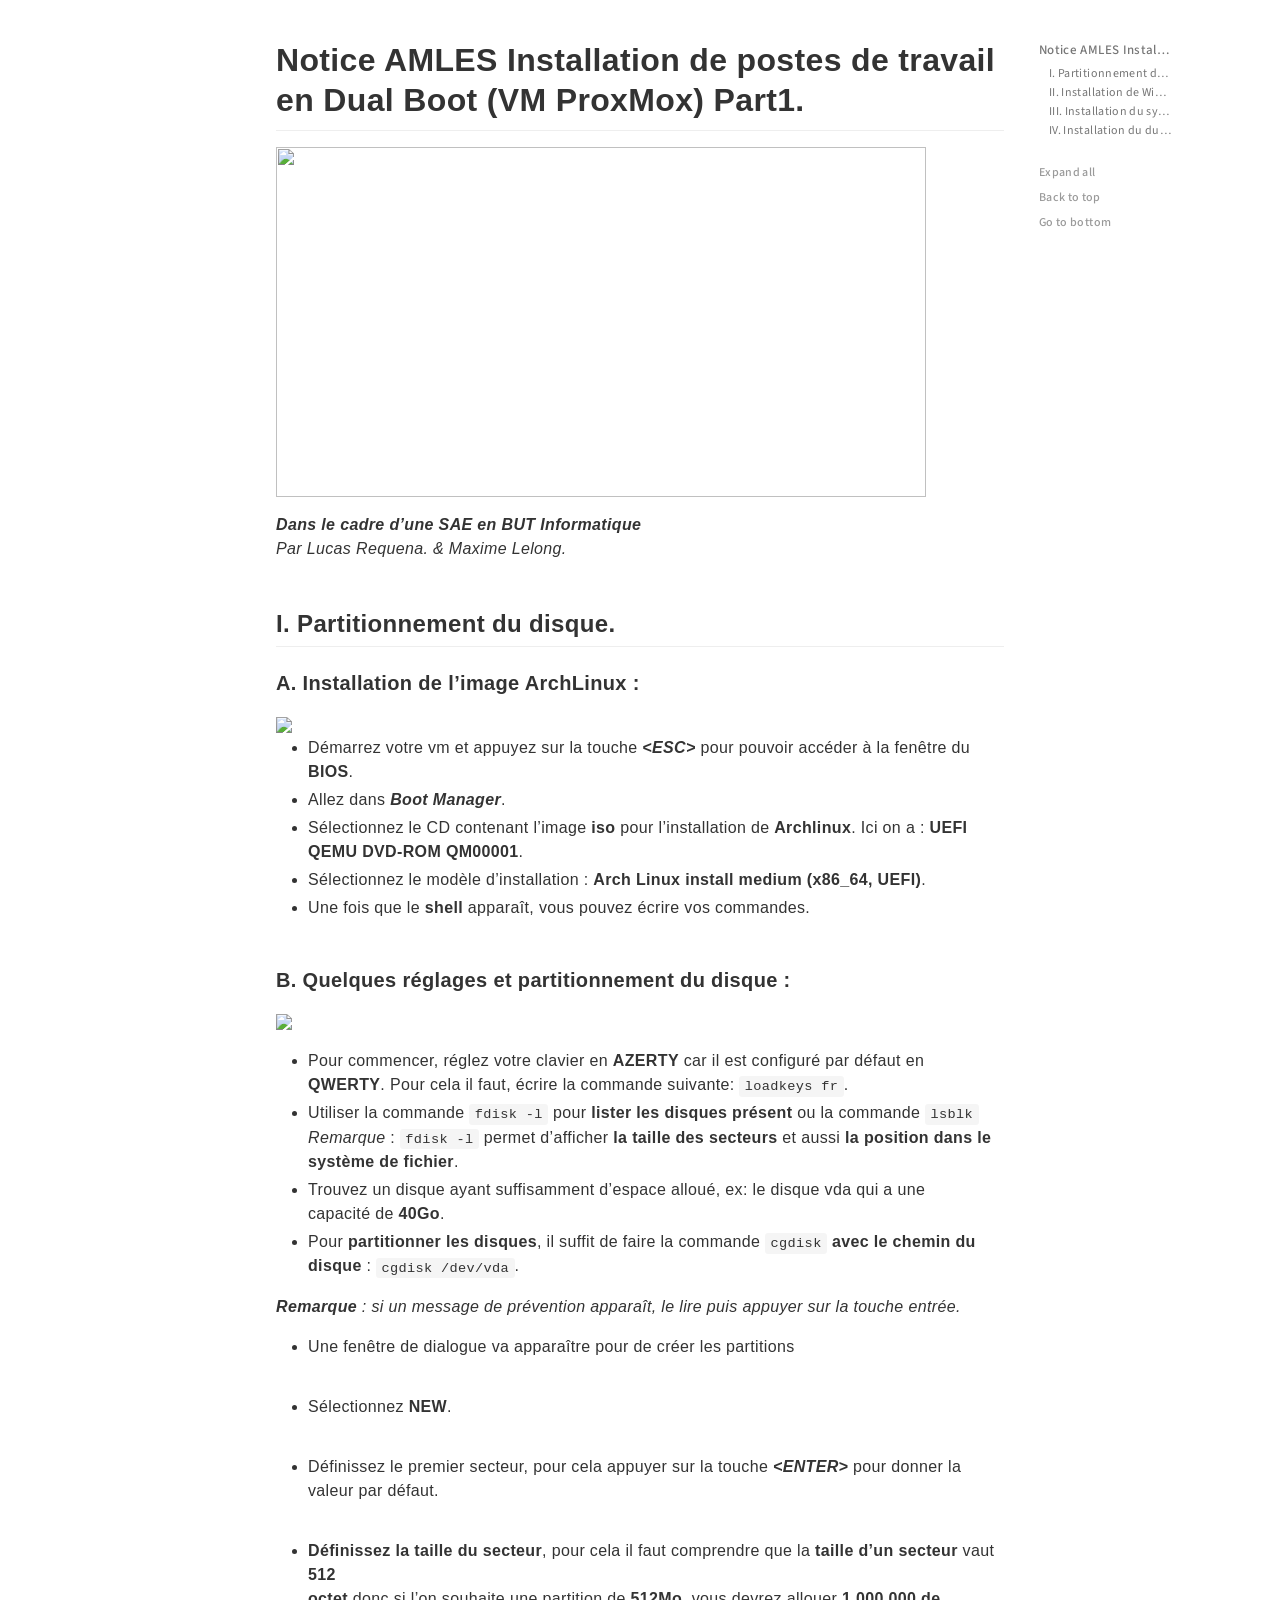
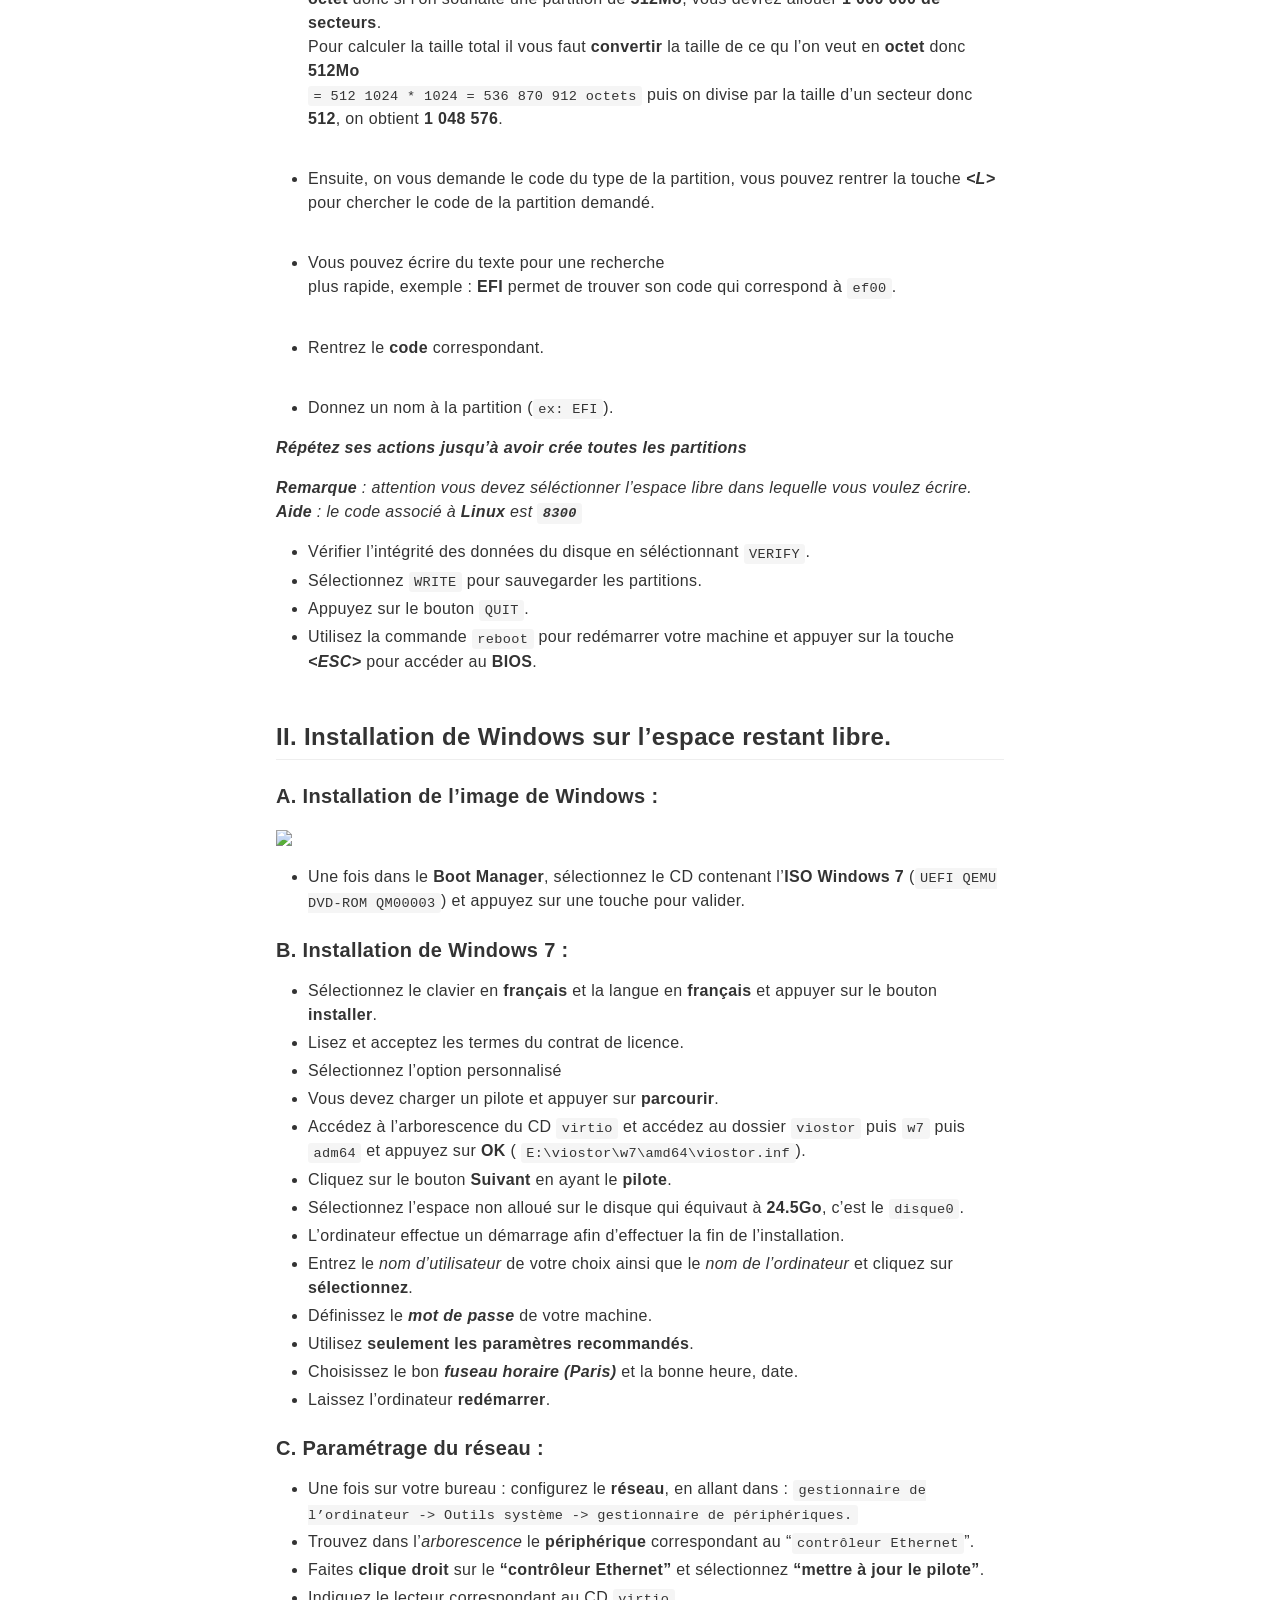
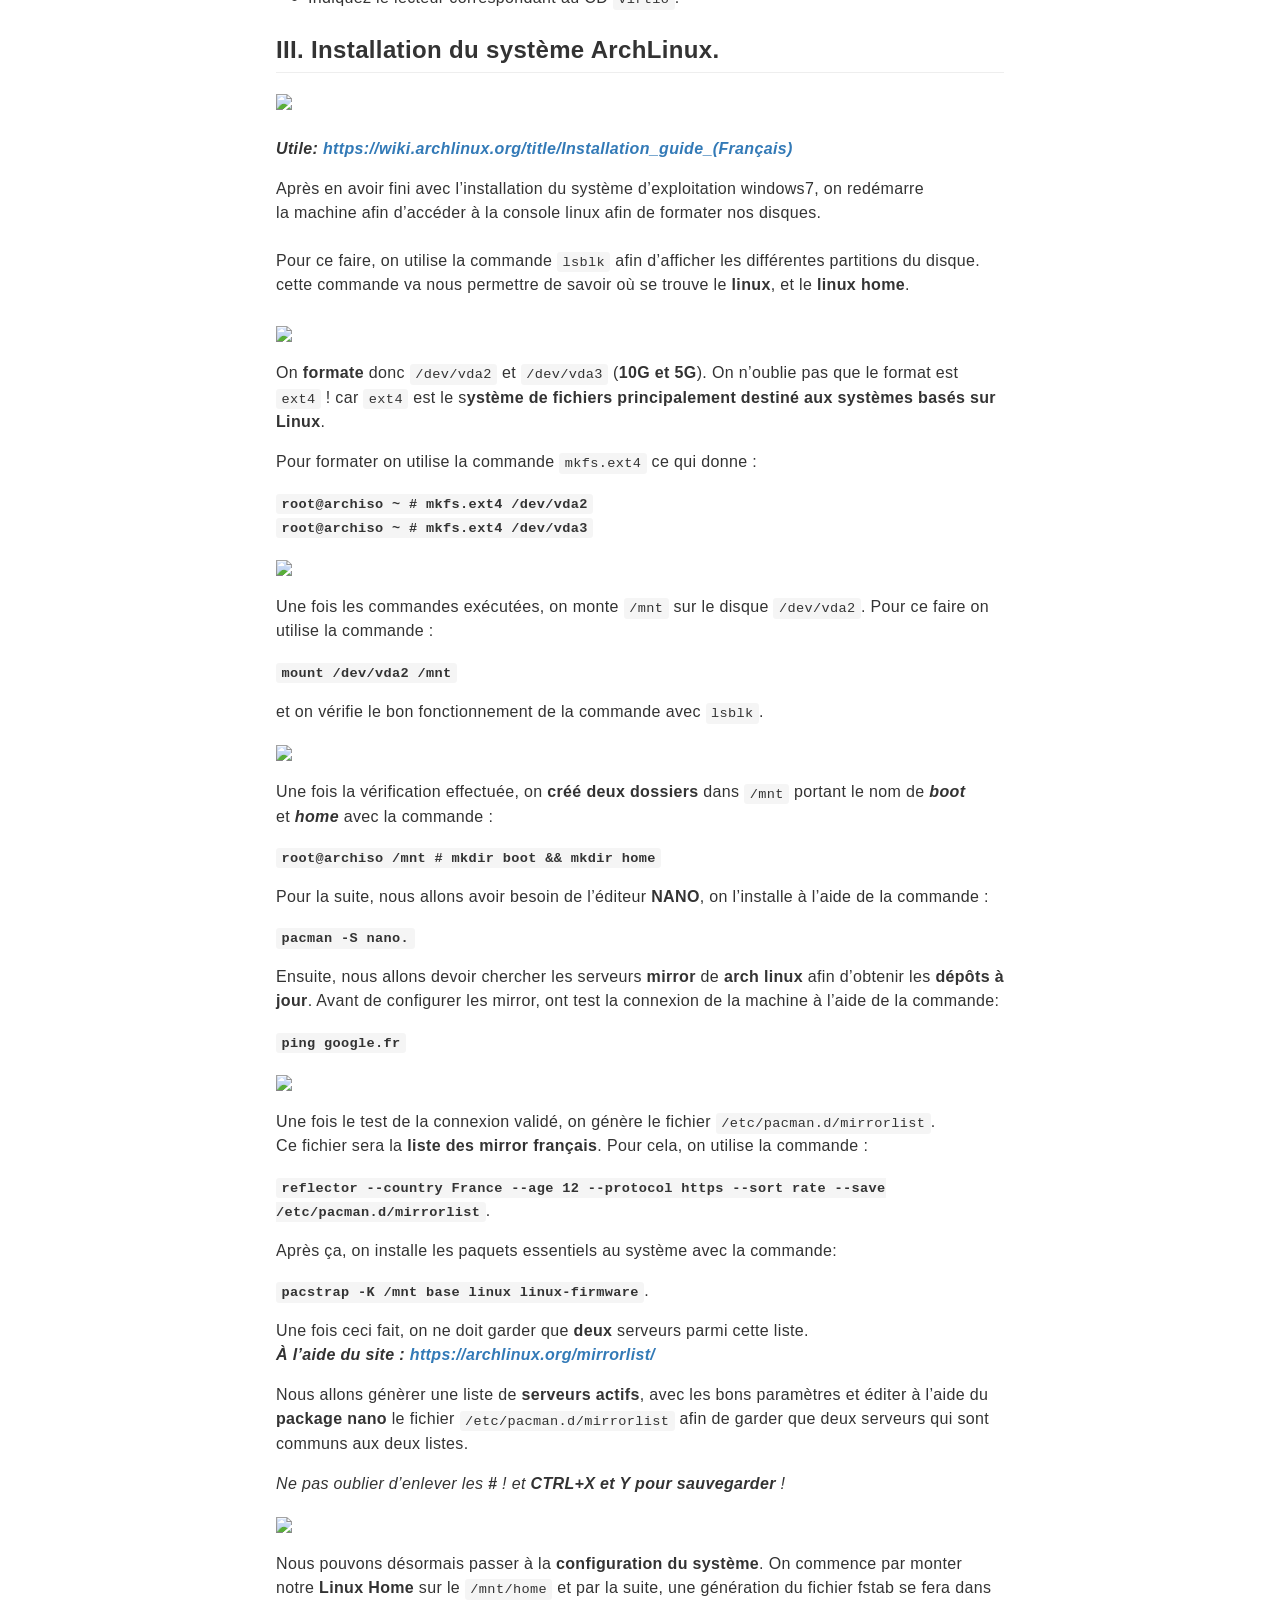
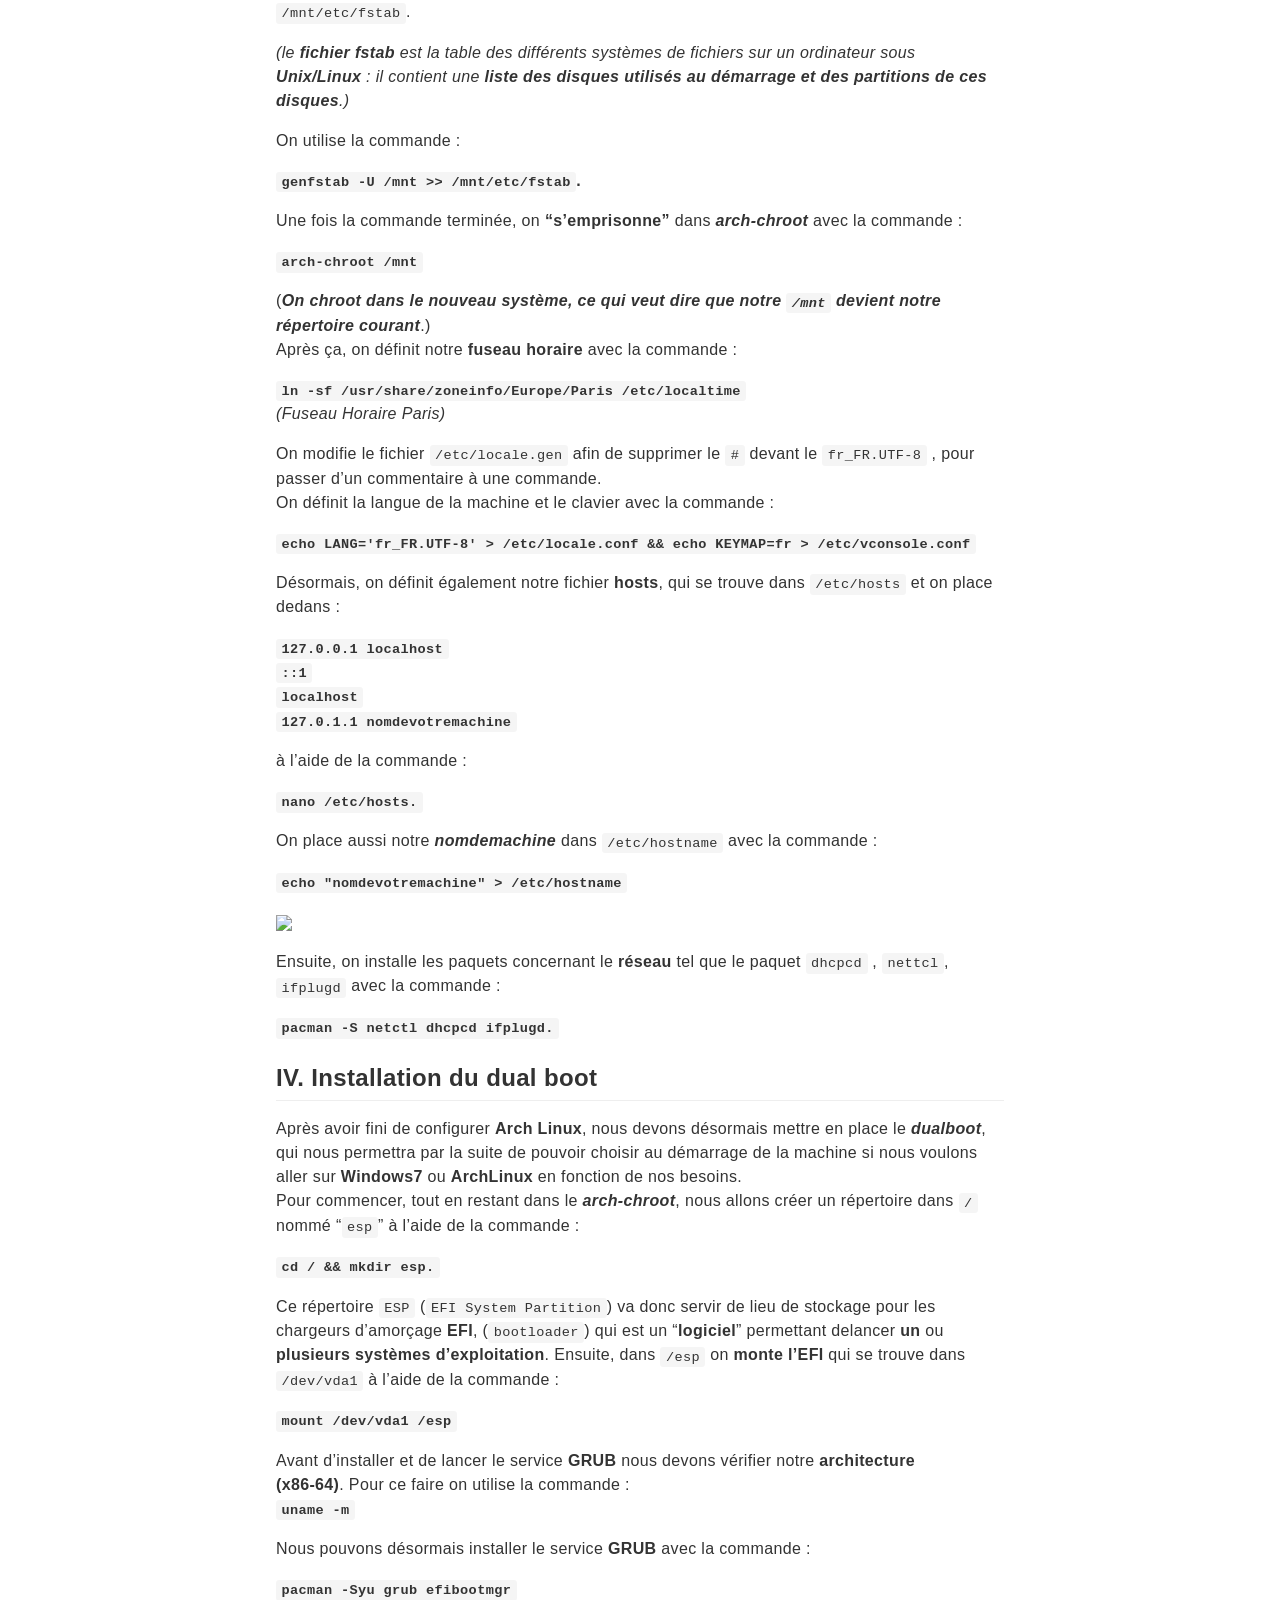
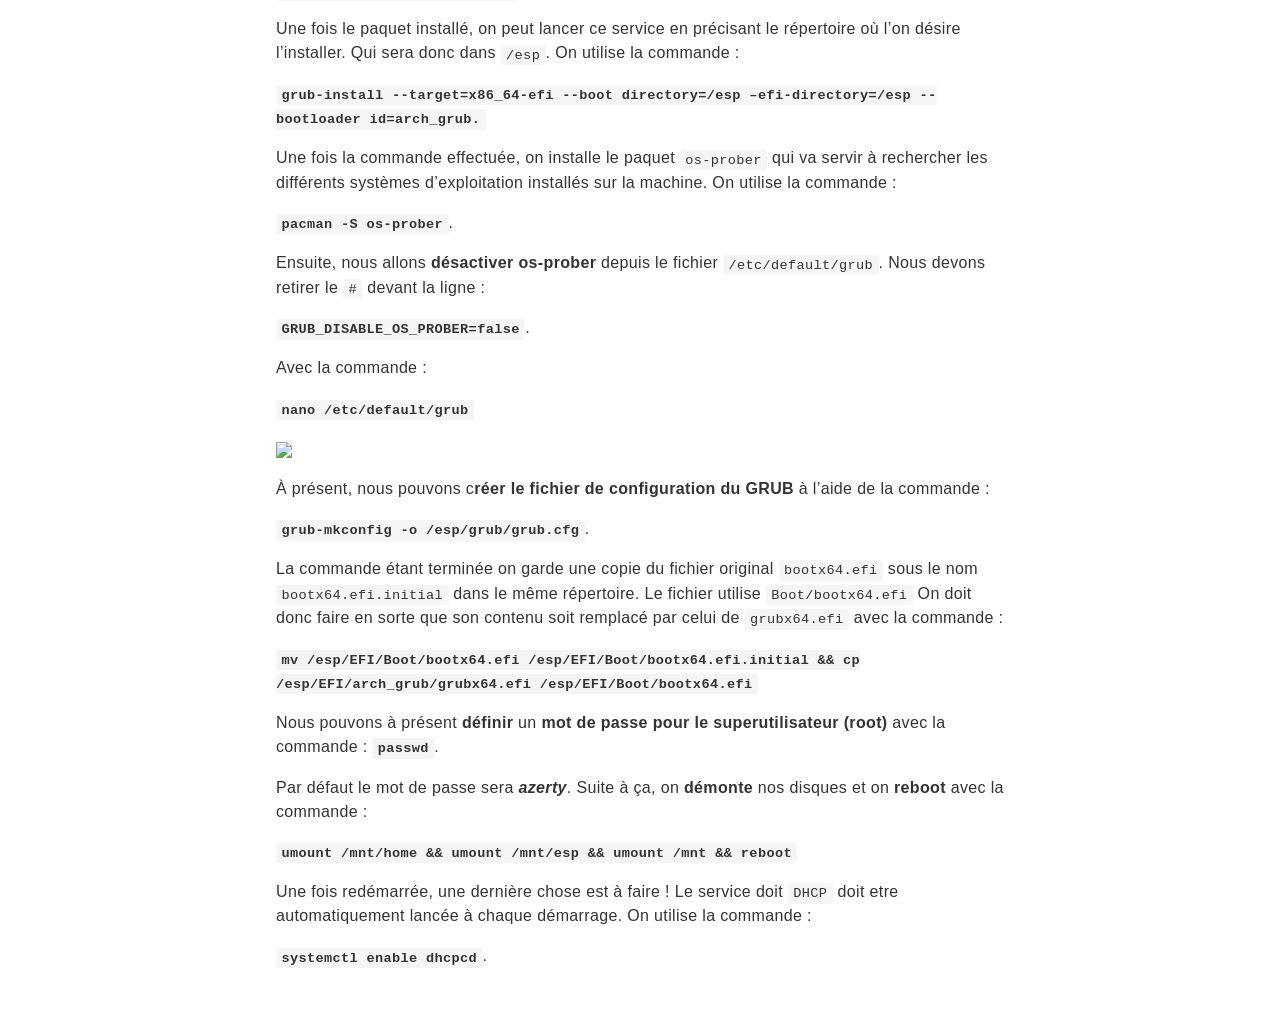
==== commit 8f077247: "Add files via upload" ====
--- a/blog/notice_dualboot_part1.html
+++ b/blog/notice_dualboot_part1.html
@@ -34,16 +34,16 @@
 </head>
 
 <body>
-    <div id="doc" class="markdown-body container-fluid comment-enabled comment-inner" data-hard-breaks="true"><h1 id="Notice-AMLES-Installation-de-postes-de-travail-en-Dual-Boot-VM-ProxMox-Part1" data-id="Notice-AMLES-Installation-de-postes-de-travail-en-Dual-Boot-VM-ProxMox-Part1"><a class="anchor hidden-xs" href="#Notice-AMLES-Installation-de-postes-de-travail-en-Dual-Boot-VM-ProxMox-Part1" title="Notice-AMLES-Installation-de-postes-de-travail-en-Dual-Boot-VM-ProxMox-Part1"><span class="octicon octicon-link"></span></a><span>Notice AMLES Installation de postes de travail en Dual Boot (VM ProxMox) Part1.</span></h1><p><img src="https://hackmd.io/_uploads/r1RahpUxp.jpg" alt="" loading="lazy"></p><p><em><strong><span>Dans le cadre d’une SAE en BUT Informatique</span></strong></em><br>
+    <div id="doc" class="markdown-body container-fluid comment-enabled comment-inner" data-hard-breaks="true"><h1 id="Notice-AMLES-Installation-de-postes-de-travail-en-Dual-Boot-VM-ProxMox-Part1" data-id="Notice-AMLES-Installation-de-postes-de-travail-en-Dual-Boot-VM-ProxMox-Part1"><a class="anchor hidden-xs" href="#Notice-AMLES-Installation-de-postes-de-travail-en-Dual-Boot-VM-ProxMox-Part1" title="Notice-AMLES-Installation-de-postes-de-travail-en-Dual-Boot-VM-ProxMox-Part1"><span class="octicon octicon-link"></span></a><span>Notice AMLES Installation de postes de travail en Dual Boot (VM ProxMox) Part1.</span></h1><p><img src="https://raw.githubusercontent.com/rqlcs/rqlcs.github.io/main/assets/maxresdefault.jpg" width="650" height="350"><br></p><p><em><strong><span>Dans le cadre d’une SAE en BUT Informatique</span></strong></em><br>
 <em><span>Par Lucas Requena. &amp; Maxime Lelong.</span></em><br>
-<br></p><h2 id="I-Partitionnement-du-disque" data-id="I-Partitionnement-du-disque"><a class="anchor hidden-xs" href="#I-Partitionnement-du-disque" title="I-Partitionnement-du-disque"><span class="octicon octicon-link"></span></a><span>I. Partitionnement du disque.</span></h2><h3 id="A-Installation-de-l’image-ArchLinux-" data-id="A-Installation-de-l’image-ArchLinux-"><a class="anchor hidden-xs" href="#A-Installation-de-l’image-ArchLinux-" title="A-Installation-de-l’image-ArchLinux-"><span class="octicon octicon-link"></span></a><span>A. Installation de l’image ArchLinux :</span></h3><p><img src="https://hackmd.io/_uploads/r1LUQCIgT.png" alt="" loading="lazy"></p><ul>
+<br></p><h2 id="I-Partitionnement-du-disque" data-id="I-Partitionnement-du-disque"><a class="anchor hidden-xs" href="#I-Partitionnement-du-disque" title="I-Partitionnement-du-disque"><span class="octicon octicon-link"></span></a><span>I. Partitionnement du disque.</span></h2><h3 id="A-Installation-de-l’image-ArchLinux-" data-id="A-Installation-de-l’image-ArchLinux-"><a class="anchor hidden-xs" href="#A-Installation-de-l’image-ArchLinux-" title="A-Installation-de-l’image-ArchLinux-"><span class="octicon octicon-link"></span></a><span>A. Installation de l’image ArchLinux :</span></h3><img width="650" src="https://raw.githubusercontent.com/rqlcs/rqlcs.github.io/main/assets/Archlinux-logo-standard-version.png"><ul>
 <li><span>Démarrez votre vm et appuyez sur la touche </span><em><strong>&lt;ESC&gt;</strong></em><span> pour pouvoir accéder à la fenêtre du </span><strong><span>BIOS</span></strong><span>.</span></li>
 <li><span>Allez dans </span><em><strong><span>Boot Manager</span></strong></em><span>.</span></li>
 <li><span>Sélectionnez le CD contenant l’image </span><strong><span>iso</span></strong><span> pour l’installation de </span><strong><span>Archlinux</span></strong><span>. Ici on a : </span><strong><span>UEFI QEMU DVD-ROM QM00001</span></strong><span>.</span></li>
 <li><span>Sélectionnez le modèle d’installation : </span><strong><span>Arch Linux install medium (x86_64, UEFI)</span></strong><span>.</span></li>
 <li><span>Une fois que le </span><strong><span>shell</span></strong><span> apparaît, vous pouvez écrire vos commandes.</span><br>
 <br></li>
-</ul><h3 id="B-Quelques-réglages-et-partitionnement-du-disque-" data-id="B-Quelques-réglages-et-partitionnement-du-disque-"><a class="anchor hidden-xs" href="#B-Quelques-réglages-et-partitionnement-du-disque-" title="B-Quelques-réglages-et-partitionnement-du-disque-"><span class="octicon octicon-link"></span></a><span>B. Quelques réglages et partitionnement du disque :</span></h3><p><img src="https://hackmd.io/_uploads/SydymA8l6.jpg" alt="" loading="lazy"></p><ul>
+</ul><h3 id="B-Quelques-réglages-et-partitionnement-du-disque-" data-id="B-Quelques-réglages-et-partitionnement-du-disque-"><a class="anchor hidden-xs" href="#B-Quelques-réglages-et-partitionnement-du-disque-" title="B-Quelques-réglages-et-partitionnement-du-disque-"><span class="octicon octicon-link"></span></a><span>B. Quelques réglages et partitionnement du disque :</span></h3><p><img src="https://raw.githubusercontent.com/rqlcs/rqlcs.github.io/main/assets/partionnement.jpg" width="850"><br></p><ul>
 <li><span>Pour commencer, réglez votre clavier en </span><strong><span>AZERTY</span></strong><span> car il est configuré par défaut en</span><br>
 <strong><span>QWERTY</span></strong><span>. Pour cela il faut, écrire la commande suivante: </span><code>loadkeys fr</code><span>.</span></li>
 <li><span>Utiliser la commande </span><code>fdisk -l</code><span> pour </span><strong><span>lister les disques présent</span></strong><span> ou la commande </span><code>lsblk</code><span> </span><br><span> </span><em><span>Remarque</span></em><span> : </span><code>fdisk -l</code><span> permet d’afficher </span><strong><span>la taille des secteurs</span></strong><span> et aussi </span><strong><span>la position dans le</span><br>
@@ -89,7 +89,7 @@
 <li><span>Appuyez sur le bouton </span><code>QUIT</code><span>.</span></li>
 <li><span>Utilisez la commande </span><code>reboot</code><span> pour redémarrer votre machine et appuyer sur la touche </span><em><strong>&lt;ESC&gt;</strong></em><span> pour accéder au </span><strong><span>BIOS</span></strong><span>.</span><br>
 <br></li>
-</ul><h2 id="II-Installation-de-Windows-sur-l’espace-restant-libre" data-id="II-Installation-de-Windows-sur-l’espace-restant-libre"><a class="anchor hidden-xs" href="#II-Installation-de-Windows-sur-l’espace-restant-libre" title="II-Installation-de-Windows-sur-l’espace-restant-libre"><span class="octicon octicon-link"></span></a><span>II. Installation de Windows sur l’espace restant libre.</span></h2><h3 id="A-Installation-de-l’image-de-Windows-" data-id="A-Installation-de-l’image-de-Windows-"><a class="anchor hidden-xs" href="#A-Installation-de-l’image-de-Windows-" title="A-Installation-de-l’image-de-Windows-"><span class="octicon octicon-link"></span></a><span>A. Installation de l’image de Windows :</span></h3><p><img src="https://hackmd.io/_uploads/rJTqXCUlp.png" alt="" loading="lazy"></p><ul>
+</ul><h2 id="II-Installation-de-Windows-sur-l’espace-restant-libre" data-id="II-Installation-de-Windows-sur-l’espace-restant-libre"><a class="anchor hidden-xs" href="#II-Installation-de-Windows-sur-l’espace-restant-libre" title="II-Installation-de-Windows-sur-l’espace-restant-libre"><span class="octicon octicon-link"></span></a><span>II. Installation de Windows sur l’espace restant libre.</span></h2><h3 id="A-Installation-de-l’image-de-Windows-" data-id="A-Installation-de-l’image-de-Windows-"><a class="anchor hidden-xs" href="#A-Installation-de-l’image-de-Windows-" title="A-Installation-de-l’image-de-Windows-"><span class="octicon octicon-link"></span></a><span>A. Installation de l’image de Windows :</span></h3><p><img src="https://raw.githubusercontent.com/rqlcs/rqlcs.github.io/main/assets/Windows_logo_Cyan_rgb_D.png" width="700"><br></p><ul>
 <li><span>Une fois dans le </span><strong><span>Boot Manager</span></strong><span>, sélectionnez le CD contenant l’</span><strong><span>ISO Windows 7</span></strong><span> (</span><code>UEFI QEMU DVD-ROM QM00003</code><span>) et appuyez sur une touche pour valider.</span></li>
 </ul><h3 id="B-Installation-de-Windows-7-" data-id="B-Installation-de-Windows-7-"><a class="anchor hidden-xs" href="#B-Installation-de-Windows-7-" title="B-Installation-de-Windows-7-"><span class="octicon octicon-link"></span></a><span>B. Installation de Windows 7 :</span></h3><ul>
 <li><span>Sélectionnez le clavier en </span><strong><span>français</span></strong><span> et la langue en </span><strong><span>français</span></strong><span> et appuyer sur le bouton</span><br>
@@ -111,28 +111,27 @@
 </ul><h3 id="C-Paramétrage-du-réseau-" data-id="C-Paramétrage-du-réseau-"><a class="anchor hidden-xs" href="#C-Paramétrage-du-réseau-" title="C-Paramétrage-du-réseau-"><span class="octicon octicon-link"></span></a><span>C. Paramétrage du réseau :</span></h3><ul>
 <li><span>Une fois sur votre bureau : configurez le </span><strong><span>réseau</span></strong><span>, en allant dans : </span><code>gestionnaire de l’ordinateur -&gt; Outils système -&gt; gestionnaire de périphériques.</code></li>
 <li><span>Trouvez dans l’</span><em><span>arborescence</span></em><span> le </span><strong><span>périphérique</span></strong><span> correspondant au “</span><code>contrôleur Ethernet</code><span>”.</span></li>
-<li><span>Faites </span><strong><span>clique droit</span></strong><span> sur le </span><strong><span>“contrôleur Ethernet”</span></strong><span> et sélectionnez </span><strong><span>“mettre à jour le</span><br>
-<span>pilote”</span></strong><span>.</span></li>
+<li><span>Faites </span><strong><span>clique droit</span></strong><span> sur le </span><strong><span>“contrôleur Ethernet”</span></strong><span> et sélectionnez </span><strong><span>“mettre à jour le pilote”</span></strong><span>.</span></li>
 <li><span>Indiquez le lecteur correspondant au CD </span><code>virtio</code><span>.</span></li>
-</ul><h2 id="III-Installation-du-système-ArchLinux" data-id="III-Installation-du-système-ArchLinux"><a class="anchor hidden-xs" href="#III-Installation-du-système-ArchLinux" title="III-Installation-du-système-ArchLinux"><span class="octicon octicon-link"></span></a><span>III. Installation du système ArchLinux.</span></h2><p><img src="https://hackmd.io/_uploads/r1LUQCIgT.png" alt="" loading="lazy"><br>
+</ul><h2 id="III-Installation-du-système-ArchLinux" data-id="III-Installation-du-système-ArchLinux"><a class="anchor hidden-xs" href="#III-Installation-du-système-ArchLinux" title="III-Installation-du-système-ArchLinux"><span class="octicon octicon-link"></span></a><span>III. Installation du système ArchLinux.</span></h2><p><img src="https://raw.githubusercontent.com/rqlcs/rqlcs.github.io/main/assets/Archlinux-logo-standard-version.png" width="650"><br><br>
 <em><strong><span>Utile: </span><a href="https://wiki.archlinux.org/title/Installation_guide_(Fran%C3%A7ais)" target="_blank" rel="noopener"><span>https://wiki.archlinux.org/title/Installation_guide_(Français)</span></a></strong></em></p><p><span>Après en avoir fini avec l’installation du système d’exploitation windows7, on redémarre</span><br>
 <span>la machine afin d’accéder à la console linux afin de formater nos disques.</span><br><br>
 <span>Pour ce faire, on utilise la commande </span><code>lsblk</code><span> afin d’afficher les différentes partitions du disque. cette commande va nous permettre de savoir où se trouve le </span><strong><span>linux</span></strong><span>, et le </span><strong><span>linux home</span></strong><span>.</span><br><br>
-<img src="https://hackmd.io/_uploads/r1L6JHPgp.png" alt="" loading="lazy"></p><p><span>On </span><strong><span>formate</span></strong><span> donc </span><code>/dev/vda2</code><span> et </span><code>/dev/vda3</code><span> (</span><strong><span>10G et 5G</span></strong><span>). On n’oublie pas que le format est </span><code>ext4</code><span> ! car </span><code>ext4</code><span> est le s</span><strong><span>ystème de fichiers principalement destiné aux systèmes basés sur</span><br>
+<img src="https://raw.githubusercontent.com/rqlcs/rqlcs.github.io/main/assets/lsblk_taille_partitions_zoom.png" width="600"></p><p><span>On </span><strong><span>formate</span></strong><span> donc </span><code>/dev/vda2</code><span> et </span><code>/dev/vda3</code><span> (</span><strong><span>10G et 5G</span></strong><span>). On n’oublie pas que le format est </span><code>ext4</code><span> ! car </span><code>ext4</code><span> est le s</span><strong><span>ystème de fichiers principalement destiné aux systèmes basés sur</span><br>
 <span>Linux</span></strong><span>.</span></p><p><span>Pour formater on utilise la commande </span><code>mkfs.ext4</code><span> ce qui donne :</span></p><p><strong><code>root@archiso ~ # mkfs.ext4 /dev/vda2</code></strong><br>
-<strong><code>root@archiso ~ # mkfs.ext4 /dev/vda3</code></strong></p><p><img src="https://hackmd.io/_uploads/BJL_yrDeT.png" alt="" loading="lazy"></p><p><span>Une fois les commandes exécutées, on monte </span><code>/mnt</code><span> sur le disque </span><code>/dev/vda2</code><span>. Pour ce faire on utilise la commande :</span></p><p><strong><code>mount /dev/vda2 /mnt</code></strong></p><p><span>et on vérifie le bon fonctionnement de la commande avec </span><code>lsblk</code><span>.</span></p><p><img src="https://hackmd.io/_uploads/BkIhlrPgp.png" alt="" loading="lazy"></p><p><span>Une fois la vérification effectuée, on </span><strong><span>créé deux dossiers</span></strong><span> dans </span><code>/mnt</code><span> portant le nom de </span><em><strong><span>boot</span></strong></em><br>
-<span>et </span><em><strong><span>home</span></strong></em><span> avec la commande :</span></p><p><strong><code>root@archiso /mnt # mkdir boot &amp;&amp; mkdir home</code></strong></p><p><span>Pour la suite, nous allons avoir besoin de l’éditeur </span><strong><span>NANO</span></strong><span>, on l’installe à l’aide de la commande :</span></p><p><strong><code>pacman -S nano.</code></strong></p><p><span>Ensuite, nous allons devoir chercher les serveurs </span><strong><span>mirror</span></strong><span> de </span><strong><span>arch linux</span></strong><span> afin d’obtenir les </span><strong><span>dépôts à jour</span></strong><span>. Avant de configurer les mirror, ont test la connexion de la machine à l’aide de la commande:</span></p><p><strong><code>ping google.fr</code></strong></p><p><img src="https://hackmd.io/_uploads/Hytc1rwx6.png" alt="" loading="lazy"></p><p><span>Une fois le test de la connexion validé, on génère le fichier </span><code>/etc/pacman.d/mirrorlist</code><span>.</span><br>
+<strong><code>root@archiso ~ # mkfs.ext4 /dev/vda3</code></strong></p><p><img src="https://raw.githubusercontent.com/rqlcs/rqlcs.github.io/main/assets/lsblk_tailles_partitions.png" width="700"><br></p><p><span>Une fois les commandes exécutées, on monte </span><code>/mnt</code><span> sur le disque </span><code>/dev/vda2</code><span>. Pour ce faire on utilise la commande :</span></p><p><strong><code>mount /dev/vda2 /mnt</code></strong></p><p><span>et on vérifie le bon fonctionnement de la commande avec </span><code>lsblk</code><span>.</span></p><p><img src="https://raw.githubusercontent.com/rqlcs/rqlcs.github.io/main/assets/lsblk_du_mnt.png" width="600"><br></p><p><span>Une fois la vérification effectuée, on </span><strong><span>créé deux dossiers</span></strong><span> dans </span><code>/mnt</code><span> portant le nom de </span><em><strong><span>boot</span></strong></em><br>
+<span>et </span><em><strong><span>home</span></strong></em><span> avec la commande :</span></p><p><strong><code>root@archiso /mnt # mkdir boot &amp;&amp; mkdir home</code></strong></p><p><span>Pour la suite, nous allons avoir besoin de l’éditeur </span><strong><span>NANO</span></strong><span>, on l’installe à l’aide de la commande :</span></p><p><strong><code>pacman -S nano.</code></strong></p><p><span>Ensuite, nous allons devoir chercher les serveurs </span><strong><span>mirror</span></strong><span> de </span><strong><span>arch linux</span></strong><span> afin d’obtenir les </span><strong><span>dépôts à jour</span></strong><span>. Avant de configurer les mirror, ont test la connexion de la machine à l’aide de la commande:</span></p><p><strong><code>ping google.fr</code></strong></p><p><img src="https://raw.githubusercontent.com/rqlcs/rqlcs.github.io/main/assets/ping.png" width="600"><br></p><p><span>Une fois le test de la connexion validé, on génère le fichier </span><code>/etc/pacman.d/mirrorlist</code><span>.</span><br>
 <span>Ce fichier sera la </span><strong><span>liste des mirror français</span></strong><span>. Pour cela, on utilise la commande :</span></p><p><strong><code>reflector --country France --age 12 --protocol https --sort rate --save /etc/pacman.d/mirrorlist</code></strong><span>.</span></p><p><span>Après ça, on installe les paquets essentiels au système avec la commande:</span></p><p><strong><code>pacstrap -K /mnt base linux linux-firmware</code></strong><span>.</span></p><p><span>Une fois ceci fait, on ne doit garder que </span><strong><span>deux</span></strong><span> serveurs parmi cette liste.</span><br>
-<em><strong><span>À l’aide du site : </span><a href="https://archlinux.org/mirrorlist/" target="_blank" rel="noopener"><span>https://archlinux.org/mirrorlist/</span></a></strong></em></p><p><span>Nous allons génèrer une liste de </span><strong><span>serveurs actifs</span></strong><span>, avec les bons paramètres et éditer à l’aide du </span><strong><span>package nano</span></strong><span> le fichier </span><code>/etc/pacman.d/mirrorlist</code><span> afin de garder que deux serveurs qui sont communs aux deux listes.</span></p><p><em><span>Ne pas oublier d’enlever les </span><strong><span>#</span></strong><span> ! et </span><strong><span>CTRL+X et Y pour sauvegarder</span></strong><span> !</span></em></p><p><img src="https://hackmd.io/_uploads/r10dXHwx6.png" alt="" loading="lazy"></p><p><span>Nous pouvons désormais passer à la </span><strong><span>configuration du système</span></strong><span>. On commence par monter notre </span><strong><span>Linux Home</span></strong><span> sur le </span><code>/mnt/home</code><span> et par la suite, une génération du fichier fstab se fera dans </span><code>/mnt/etc/fstab</code><span>.</span></p><p><em><span>(le </span><strong><span>fichier fstab</span></strong><span> est la table des différents systèmes de fichiers sur un ordinateur sous </span><strong><span>Unix/Linux</span></strong><span> : il contient une </span><strong><span>liste des disques utilisés au démarrage et des partitions de ces disques</span></strong><span>.)</span></em></p><p><span>On utilise la commande :</span></p><p><strong><code>genfstab -U /mnt &gt;&gt; /mnt/etc/fstab</code><span>.</span></strong></p><p><span>Une fois la commande terminée, on </span><strong><span>“s’emprisonne”</span></strong><span> dans </span><em><strong><span>arch-chroot</span></strong></em><span> avec la commande :</span></p><p><strong><code>arch-chroot /mnt</code></strong></p><p><span>(</span><em><strong><span>On chroot dans le nouveau système, ce qui veut dire que notre </span><code>/mnt</code><span> devient notre répertoire courant</span></strong></em><span>.)</span><br>
+<em><strong><span>À l’aide du site : </span><a href="https://archlinux.org/mirrorlist/" target="_blank" rel="noopener"><span>https://archlinux.org/mirrorlist/</span></a></strong></em></p><p><span>Nous allons génèrer une liste de </span><strong><span>serveurs actifs</span></strong><span>, avec les bons paramètres et éditer à l’aide du </span><strong><span>package nano</span></strong><span> le fichier </span><code>/etc/pacman.d/mirrorlist</code><span> afin de garder que deux serveurs qui sont communs aux deux listes.</span></p><p><em><span>Ne pas oublier d’enlever les </span><strong><span>#</span></strong><span> ! et </span><strong><span>CTRL+X et Y pour sauvegarder</span></strong><span> !</span></em></p><p><img src="https://raw.githubusercontent.com/rqlcs/rqlcs.github.io/main/assets/mirrorlist.png" width="600"><br></p><p><span>Nous pouvons désormais passer à la </span><strong><span>configuration du système</span></strong><span>. On commence par monter notre </span><strong><span>Linux Home</span></strong><span> sur le </span><code>/mnt/home</code><span> et par la suite, une génération du fichier fstab se fera dans </span><code>/mnt/etc/fstab</code><span>.</span></p><p><em><span>(le </span><strong><span>fichier fstab</span></strong><span> est la table des différents systèmes de fichiers sur un ordinateur sous </span><strong><span>Unix/Linux</span></strong><span> : il contient une </span><strong><span>liste des disques utilisés au démarrage et des partitions de ces disques</span></strong><span>.)</span></em></p><p><span>On utilise la commande :</span></p><p><strong><code>genfstab -U /mnt &gt;&gt; /mnt/etc/fstab</code><span>.</span></strong></p><p><span>Une fois la commande terminée, on </span><strong><span>“s’emprisonne”</span></strong><span> dans </span><em><strong><span>arch-chroot</span></strong></em><span> avec la commande :</span></p><p><strong><code>arch-chroot /mnt</code></strong></p><p><span>(</span><em><strong><span>On chroot dans le nouveau système, ce qui veut dire que notre </span><code>/mnt</code><span> devient notre répertoire courant</span></strong></em><span>.)</span><br>
 <span>Après ça, on définit notre </span><strong><span>fuseau horaire</span></strong><span> avec la commande :</span></p><p><strong><code>ln -sf /usr/share/zoneinfo/Europe/Paris /etc/localtime</code></strong><br>
 <em><span>(Fuseau Horaire Paris)</span></em></p><p><span>On modifie le fichier </span><code>/etc/locale.gen</code><span> afin de supprimer le </span><code>#</code><span> devant le </span><code>fr_FR.UTF-8</code><span> , pour passer d’un commentaire à une commande.</span><br>
 <span>On définit la langue de la machine et le clavier avec la commande :</span></p><p><strong><code>echo LANG='fr_FR.UTF-8' &gt; /etc/locale.conf &amp;&amp; echo KEYMAP=fr &gt; /etc/vconsole.conf</code></strong></p><p><span>Désormais, on définit également notre fichier </span><strong><span>hosts</span></strong><span>, qui se trouve dans </span><code>/etc/hosts</code><span> et on place dedans :</span></p><p><strong><code>127.0.0.1 localhost</code></strong><br>
 <strong><code>::1</code></strong><br>
 <strong><code>localhost</code></strong><br>
-<strong><code>127.0.1.1 nomdevotremachine</code></strong></p><p><span>à l’aide de la commande :</span></p><p><strong><code>nano /etc/hosts.</code></strong></p><p><span>On place aussi notre </span><em><strong><span>nomdemachine</span></strong></em><span> dans </span><code>/etc/hostname</code><span> avec la commande :</span></p><p><strong><code>echo "nomdevotremachine" &gt; /etc/hostname</code></strong></p><p><img src="https://hackmd.io/_uploads/SJURHrveT.png" alt="" loading="lazy"></p><p><span>Ensuite, on installe les paquets concernant le </span><strong><span>réseau</span></strong><span> tel que le paquet </span><code>dhcpcd</code><span> , </span><code>nettcl</code><span>, </span><code>ifplugd</code><span> avec la commande :</span></p><p><strong><code>pacman -S netctl dhcpcd ifplugd.</code></strong></p><h2 id="IV-Installation-du-dual-boot" data-id="IV-Installation-du-dual-boot"><a class="anchor hidden-xs" href="#IV-Installation-du-dual-boot" title="IV-Installation-du-dual-boot"><span class="octicon octicon-link"></span></a><span>IV. Installation du dual boot</span></h2><p><span>Après avoir fini de configurer </span><strong><span>Arch Linux</span></strong><span>, nous devons désormais mettre en place le </span><em><strong><span>dualboot</span></strong></em><span>, qui nous permettra par la suite de pouvoir choisir au démarrage de la machine si nous voulons aller sur </span><strong><span>Windows7</span></strong><span> ou </span><strong><span>ArchLinux</span></strong><span> en fonction de nos besoins.</span><br>
+<strong><code>127.0.1.1 nomdevotremachine</code></strong></p><p><span>à l’aide de la commande :</span></p><p><strong><code>nano /etc/hosts.</code></strong></p><p><span>On place aussi notre </span><em><strong><span>nomdemachine</span></strong></em><span> dans </span><code>/etc/hostname</code><span> avec la commande :</span></p><p><strong><code>echo "nomdevotremachine" &gt; /etc/hostname</code></strong></p><p><img src="https://raw.githubusercontent.com/rqlcs/rqlcs.github.io/main/assets/hosts.png" width="600"><br></p><p><span>Ensuite, on installe les paquets concernant le </span><strong><span>réseau</span></strong><span> tel que le paquet </span><code>dhcpcd</code><span> , </span><code>nettcl</code><span>, </span><code>ifplugd</code><span> avec la commande :</span></p><p><strong><code>pacman -S netctl dhcpcd ifplugd.</code></strong></p><h2 id="IV-Installation-du-dual-boot" data-id="IV-Installation-du-dual-boot"><a class="anchor hidden-xs" href="#IV-Installation-du-dual-boot" title="IV-Installation-du-dual-boot"><span class="octicon octicon-link"></span></a><span>IV. Installation du dual boot</span></h2><p><span>Après avoir fini de configurer </span><strong><span>Arch Linux</span></strong><span>, nous devons désormais mettre en place le </span><em><strong><span>dualboot</span></strong></em><span>, qui nous permettra par la suite de pouvoir choisir au démarrage de la machine si nous voulons aller sur </span><strong><span>Windows7</span></strong><span> ou </span><strong><span>ArchLinux</span></strong><span> en fonction de nos besoins.</span><br>
 <span>Pour commencer, tout en restant dans le </span><em><strong><span>arch-chroot</span></strong></em><span>, nous allons créer un répertoire dans </span><code>/</code><span> nommé “</span><code>esp</code><span>” à l’aide de la commande :</span></p><p><strong><code>cd / &amp;&amp; mkdir esp.</code></strong></p><p><span>Ce répertoire </span><code>ESP</code><span> (</span><code>EFI System Partition</code><span>) va donc servir de lieu de stockage pour les chargeurs d’amorçage </span><strong><span>EFI</span></strong><span>, (</span><code>bootloader</code><span>) qui est un “</span><strong><span>logiciel</span></strong><span>” permettant delancer </span><strong><span>un</span></strong><span> ou </span><strong><span>plusieurs</span></strong><span> </span><strong><span>systèmes d’exploitation</span></strong><span>. Ensuite, dans </span><code>/esp</code><span> on </span><strong><span>monte l’EFI</span></strong><span> qui se trouve dans </span><code>/dev/vda1</code><span> à l’aide de la commande :</span></p><p><strong><code>mount /dev/vda1 /esp</code></strong></p><p><span>Avant d’installer et de lancer le service </span><strong><span>GRUB</span></strong><span> nous devons vérifier notre </span><strong><span>architecture</span><br>
 <span>(x86-64)</span></strong><span>. Pour ce faire on utilise la commande :</span><br>
-<strong><code>uname -m</code></strong></p><p><span>Nous pouvons désormais installer le service </span><strong><span>GRUB</span></strong><span> avec la commande :</span></p><p><strong><code>pacman -Syu grub efibootmgr</code></strong></p><p><span>Une fois le paquet installé, on peut lancer ce service en précisant le répertoire où l’on désire l’installer. Qui sera donc dans </span><code>/esp</code><span>. On utilise la commande :</span></p><p><strong><code>grub-install --target=x86_64-efi --boot directory=/esp –efi-directory=/esp --bootloader id=arch_grub.</code></strong></p><p><span>Une fois la commande effectuée, on installe le paquet </span><code>os-prober</code><span> qui va servir à rechercher les différents systèmes d’exploitation installés sur la machine. On utilise la commande :</span></p><p><strong><code>pacman -S os-prober</code></strong><span>.</span></p><p><span>Ensuite, nous allons </span><strong><span>désactiver os-prober</span></strong><span> depuis le fichier </span><code>/etc/default/grub</code><span>. Nous devons retirer le </span><code>#</code><span> devant la ligne :</span></p><p><strong><code>GRUB_DISABLE_OS_PROBER=false</code></strong><span>.</span></p><p><span>Avec la commande :</span></p><p><strong><code>nano /etc/default/grub</code></strong></p><p><img src="https://hackmd.io/_uploads/H1LW_SPxa.png" alt="" loading="lazy"></p><p><span>À présent, nous pouvons c</span><strong><span>réer le fichier de configuration du GRUB</span></strong><span> à l’aide de la commande :</span></p><p><strong><code>grub-mkconfig -o /esp/grub/grub.cfg</code></strong><span>.</span></p><p><span>La commande étant terminée on garde une copie du fichier original </span><code>bootx64.efi</code><span> sous le nom </span><code>bootx64.efi.initial</code><span> dans le même répertoire. Le fichier utilise </span><code>Boot/bootx64.efi</code><span> On doit donc faire en sorte que son contenu soit remplacé par celui de </span><code>grubx64.efi</code><span> avec la commande :</span></p><p><strong><code>mv /esp/EFI/Boot/bootx64.efi /esp/EFI/Boot/bootx64.efi.initial &amp;&amp; cp /esp/EFI/arch_grub/grubx64.efi /esp/EFI/Boot/bootx64.efi</code></strong></p><p><span>Nous pouvons à présent </span><strong><span>définir</span></strong><span> un </span><strong><span>mot de passe pour le superutilisateur (root)</span></strong><span> avec la</span><br>
+<strong><code>uname -m</code></strong></p><p><span>Nous pouvons désormais installer le service </span><strong><span>GRUB</span></strong><span> avec la commande :</span></p><p><strong><code>pacman -Syu grub efibootmgr</code></strong></p><p><span>Une fois le paquet installé, on peut lancer ce service en précisant le répertoire où l’on désire l’installer. Qui sera donc dans </span><code>/esp</code><span>. On utilise la commande :</span></p><p><strong><code>grub-install --target=x86_64-efi --boot directory=/esp –efi-directory=/esp --bootloader id=arch_grub.</code></strong></p><p><span>Une fois la commande effectuée, on installe le paquet </span><code>os-prober</code><span> qui va servir à rechercher les différents systèmes d’exploitation installés sur la machine. On utilise la commande :</span></p><p><strong><code>pacman -S os-prober</code></strong><span>.</span></p><p><span>Ensuite, nous allons </span><strong><span>désactiver os-prober</span></strong><span> depuis le fichier </span><code>/etc/default/grub</code><span>. Nous devons retirer le </span><code>#</code><span> devant la ligne :</span></p><p><strong><code>GRUB_DISABLE_OS_PROBER=false</code></strong><span>.</span></p><p><span>Avec la commande :</span></p><p><strong><code>nano /etc/default/grub</code></strong></p><p><img src="https://raw.githubusercontent.com/rqlcs/rqlcs.github.io/main/assets/grubdefaultetc.png" width="600"><br></p><p><span>À présent, nous pouvons c</span><strong><span>réer le fichier de configuration du GRUB</span></strong><span> à l’aide de la commande :</span></p><p><strong><code>grub-mkconfig -o /esp/grub/grub.cfg</code></strong><span>.</span></p><p><span>La commande étant terminée on garde une copie du fichier original </span><code>bootx64.efi</code><span> sous le nom </span><code>bootx64.efi.initial</code><span> dans le même répertoire. Le fichier utilise </span><code>Boot/bootx64.efi</code><span> On doit donc faire en sorte que son contenu soit remplacé par celui de </span><code>grubx64.efi</code><span> avec la commande :</span></p><p><strong><code>mv /esp/EFI/Boot/bootx64.efi /esp/EFI/Boot/bootx64.efi.initial &amp;&amp; cp /esp/EFI/arch_grub/grubx64.efi /esp/EFI/Boot/bootx64.efi</code></strong></p><p><span>Nous pouvons à présent </span><strong><span>définir</span></strong><span> un </span><strong><span>mot de passe pour le superutilisateur (root)</span></strong><span> avec la</span><br>
 <span>commande : </span><strong><code>passwd</code></strong><span>.</span></p><p><span>Par défaut le mot de passe sera </span><em><strong><span>azerty</span></strong></em><span>. Suite à ça, on </span><strong><span>démonte</span></strong><span> nos disques et on </span><strong><span>reboot</span></strong><span> avec la commande :</span></p><p><strong><code>umount /mnt/home &amp;&amp; umount /mnt/esp &amp;&amp; umount /mnt &amp;&amp; reboot</code></strong></p><p><span>Une fois redémarrée, une dernière chose est à faire ! Le service doit </span><code>DHCP</code><span> doit etre automatiquement lancée à chaque démarrage. On utilise la commande :</span></p><p><strong><code>systemctl enable dhcpcd</code></strong><span>.</span></p></div>
     <div class="ui-toc dropup unselectable hidden-print" style="display:none;">
         <div class="pull-right dropdown">
@@ -141,20 +140,20 @@
             </a>
             <ul id="ui-toc" class="ui-toc-dropdown dropdown-menu" aria-labelledby="tocLabel">
                 <div class="toc"><ul class="nav">
-<li><a href="#Notice-AMLES-Installation-de-postes-de-travail-en-Dual-Boot-VM-ProxMox-Part1" title="Notice AMLES Installation de postes de travail en Dual Boot (VM ProxMox) Part1.">Notice AMLES Installation de postes de travail en Dual Boot (VM ProxMox) Part1.</a><ul class="nav">
-<li><a href="#I-Partitionnement-du-disque" title="I. Partitionnement du disque.">I. Partitionnement du disque.</a><ul class="nav">
-<li><a href="#A-Installation-de-l’image-ArchLinux-" title="A. Installation de l’image ArchLinux :">A. Installation de l’image ArchLinux :</a></li>
-<li><a href="#B-Quelques-réglages-et-partitionnement-du-disque-" title="B. Quelques réglages et partitionnement du disque :">B. Quelques réglages et partitionnement du disque :</a></li>
-</ul>
-</li>
-<li><a href="#II-Installation-de-Windows-sur-l’espace-restant-libre" title="II. Installation de Windows sur l’espace restant libre.">II. Installation de Windows sur l’espace restant libre.</a><ul class="nav">
-<li><a href="#A-Installation-de-l’image-de-Windows-" title="A. Installation de l’image de Windows :">A. Installation de l’image de Windows :</a></li>
-<li><a href="#B-Installation-de-Windows-7-" title="B. Installation de Windows 7 :">B. Installation de Windows 7 :</a></li>
-<li><a href="#C-Paramétrage-du-réseau-" title="C. Paramétrage du réseau :">C. Paramétrage du réseau :</a></li>
-</ul>
-</li>
-<li><a href="#III-Installation-du-système-ArchLinux" title="III. Installation du système ArchLinux.">III. Installation du système ArchLinux.</a></li>
-<li><a href="#IV-Installation-du-dual-boot" title="IV. Installation du dual boot">IV. Installation du dual boot</a></li>
+<li class=""><a href="#Notice-AMLES-Installation-de-postes-de-travail-en-Dual-Boot-VM-ProxMox-Part1" title="Notice AMLES Installation de postes de travail en Dual Boot (VM ProxMox) Part1.">Notice AMLES Installation de postes de travail en Dual Boot (VM ProxMox) Part1.</a><ul class="nav">
+<li class=""><a href="#I-Partitionnement-du-disque" title="I. Partitionnement du disque.">I. Partitionnement du disque.</a><ul class="nav">
+<li class=""><a href="#A-Installation-de-l’image-ArchLinux-" title="A. Installation de l’image ArchLinux :">A. Installation de l’image ArchLinux :</a></li>
+<li class=""><a href="#B-Quelques-réglages-et-partitionnement-du-disque-" title="B. Quelques réglages et partitionnement du disque :">B. Quelques réglages et partitionnement du disque :</a></li>
+</ul>
+</li>
+<li class=""><a href="#II-Installation-de-Windows-sur-l’espace-restant-libre" title="II. Installation de Windows sur l’espace restant libre.">II. Installation de Windows sur l’espace restant libre.</a><ul class="nav">
+<li class=""><a href="#A-Installation-de-l’image-de-Windows-" title="A. Installation de l’image de Windows :">A. Installation de l’image de Windows :</a></li>
+<li class=""><a href="#B-Installation-de-Windows-7-" title="B. Installation de Windows 7 :">B. Installation de Windows 7 :</a></li>
+<li class=""><a href="#C-Paramétrage-du-réseau-" title="C. Paramétrage du réseau :">C. Paramétrage du réseau :</a></li>
+</ul>
+</li>
+<li class=""><a href="#III-Installation-du-système-ArchLinux" title="III. Installation du système ArchLinux.">III. Installation du système ArchLinux.</a></li>
+<li class=""><a href="#IV-Installation-du-dual-boot" title="IV. Installation du dual boot">IV. Installation du dual boot</a></li>
 </ul>
 </li>
 </ul>
@@ -164,20 +163,20 @@
     </div>
     <div id="ui-toc-affix" class="ui-affix-toc ui-toc-dropdown unselectable hidden-print" data-spy="affix" style="top:17px;display:none;" null null>
         <div class="toc"><ul class="nav">
-<li><a href="#Notice-AMLES-Installation-de-postes-de-travail-en-Dual-Boot-VM-ProxMox-Part1" title="Notice AMLES Installation de postes de travail en Dual Boot (VM ProxMox) Part1.">Notice AMLES Installation de postes de travail en Dual Boot (VM ProxMox) Part1.</a><ul class="nav">
-<li><a href="#I-Partitionnement-du-disque" title="I. Partitionnement du disque.">I. Partitionnement du disque.</a><ul class="nav">
-<li><a href="#A-Installation-de-l’image-ArchLinux-" title="A. Installation de l’image ArchLinux :">A. Installation de l’image ArchLinux :</a></li>
-<li><a href="#B-Quelques-réglages-et-partitionnement-du-disque-" title="B. Quelques réglages et partitionnement du disque :">B. Quelques réglages et partitionnement du disque :</a></li>
-</ul>
-</li>
-<li><a href="#II-Installation-de-Windows-sur-l’espace-restant-libre" title="II. Installation de Windows sur l’espace restant libre.">II. Installation de Windows sur l’espace restant libre.</a><ul class="nav">
-<li><a href="#A-Installation-de-l’image-de-Windows-" title="A. Installation de l’image de Windows :">A. Installation de l’image de Windows :</a></li>
-<li><a href="#B-Installation-de-Windows-7-" title="B. Installation de Windows 7 :">B. Installation de Windows 7 :</a></li>
-<li><a href="#C-Paramétrage-du-réseau-" title="C. Paramétrage du réseau :">C. Paramétrage du réseau :</a></li>
-</ul>
-</li>
-<li><a href="#III-Installation-du-système-ArchLinux" title="III. Installation du système ArchLinux.">III. Installation du système ArchLinux.</a></li>
-<li><a href="#IV-Installation-du-dual-boot" title="IV. Installation du dual boot">IV. Installation du dual boot</a></li>
+<li class=""><a href="#Notice-AMLES-Installation-de-postes-de-travail-en-Dual-Boot-VM-ProxMox-Part1" title="Notice AMLES Installation de postes de travail en Dual Boot (VM ProxMox) Part1.">Notice AMLES Installation de postes de travail en Dual Boot (VM ProxMox) Part1.</a><ul class="nav">
+<li class=""><a href="#I-Partitionnement-du-disque" title="I. Partitionnement du disque.">I. Partitionnement du disque.</a><ul class="nav">
+<li class=""><a href="#A-Installation-de-l’image-ArchLinux-" title="A. Installation de l’image ArchLinux :">A. Installation de l’image ArchLinux :</a></li>
+<li class=""><a href="#B-Quelques-réglages-et-partitionnement-du-disque-" title="B. Quelques réglages et partitionnement du disque :">B. Quelques réglages et partitionnement du disque :</a></li>
+</ul>
+</li>
+<li class=""><a href="#II-Installation-de-Windows-sur-l’espace-restant-libre" title="II. Installation de Windows sur l’espace restant libre.">II. Installation de Windows sur l’espace restant libre.</a><ul class="nav">
+<li class=""><a href="#A-Installation-de-l’image-de-Windows-" title="A. Installation de l’image de Windows :">A. Installation de l’image de Windows :</a></li>
+<li class=""><a href="#B-Installation-de-Windows-7-" title="B. Installation de Windows 7 :">B. Installation de Windows 7 :</a></li>
+<li class=""><a href="#C-Paramétrage-du-réseau-" title="C. Paramétrage du réseau :">C. Paramétrage du réseau :</a></li>
+</ul>
+</li>
+<li class=""><a href="#III-Installation-du-système-ArchLinux" title="III. Installation du système ArchLinux.">III. Installation du système ArchLinux.</a></li>
+<li class=""><a href="#IV-Installation-du-dual-boot" title="IV. Installation du dual boot">IV. Installation du dual boot</a></li>
 </ul>
 </li>
 </ul>
